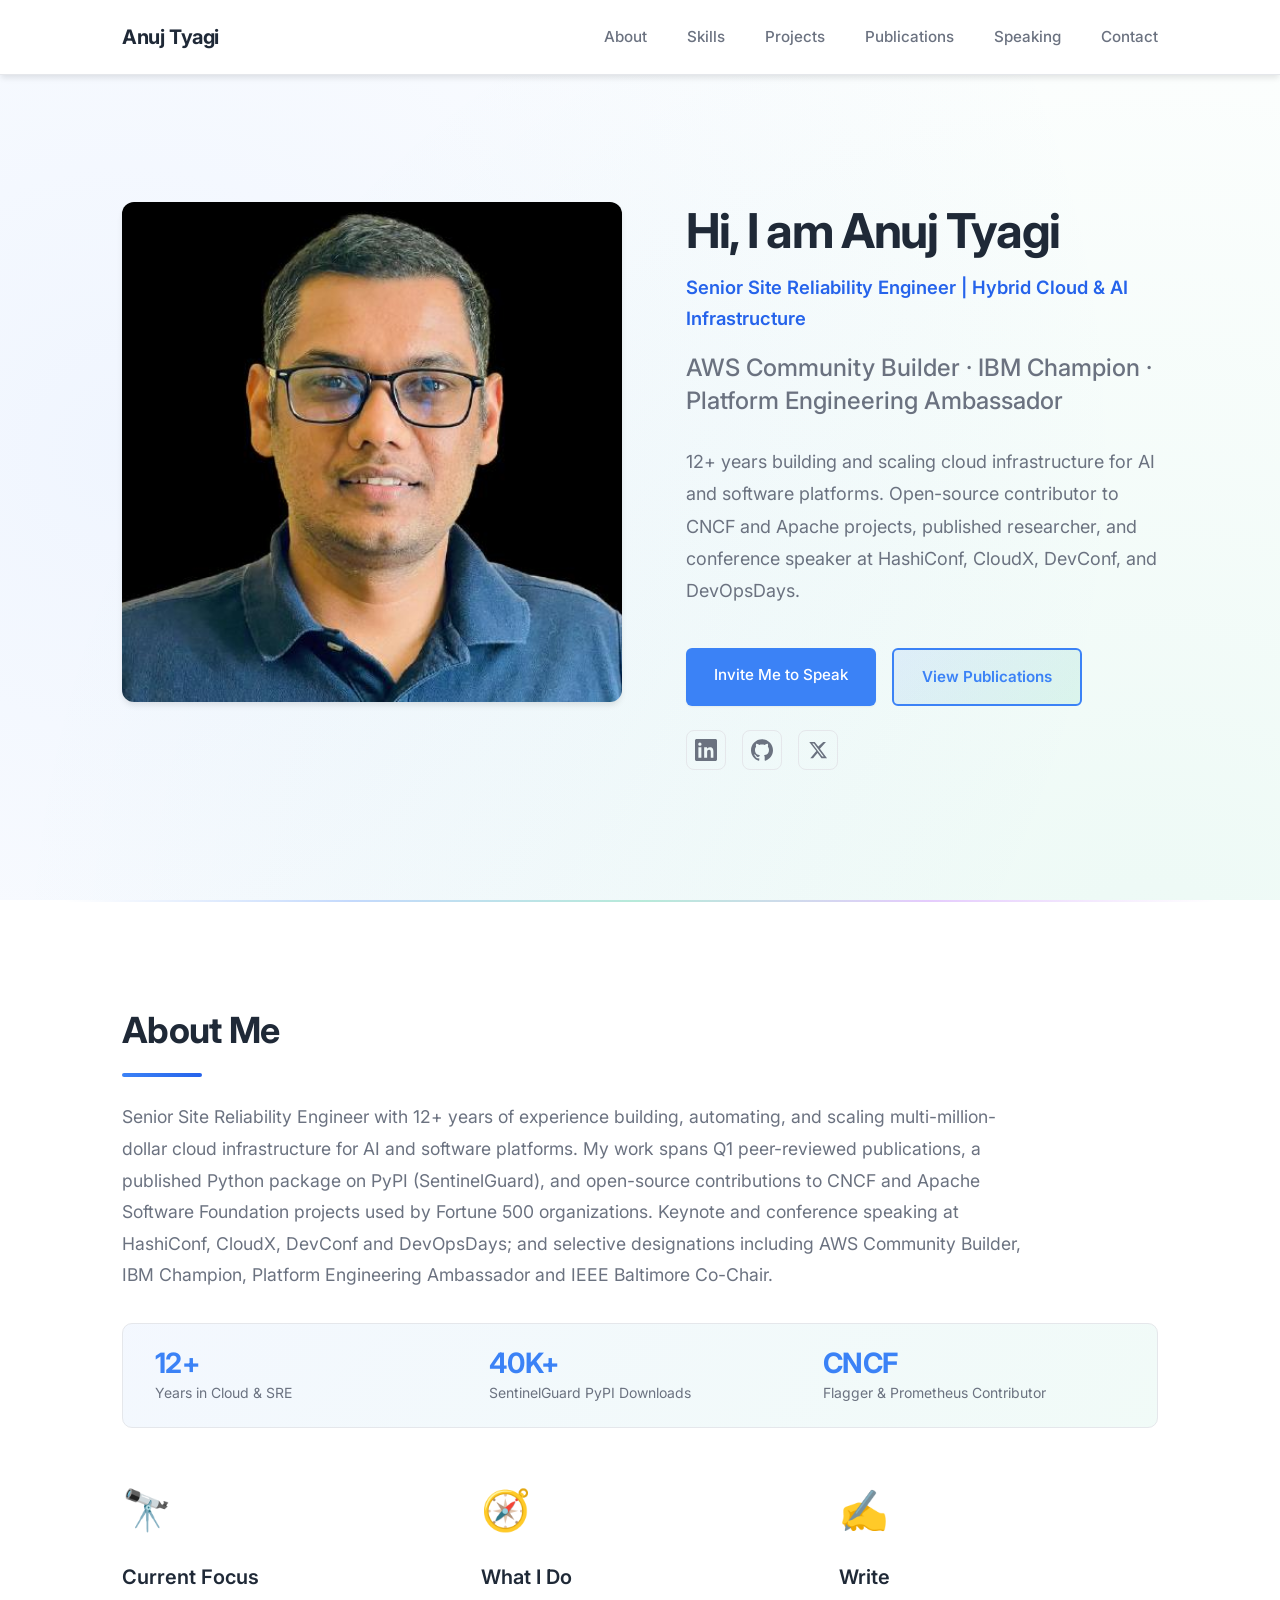
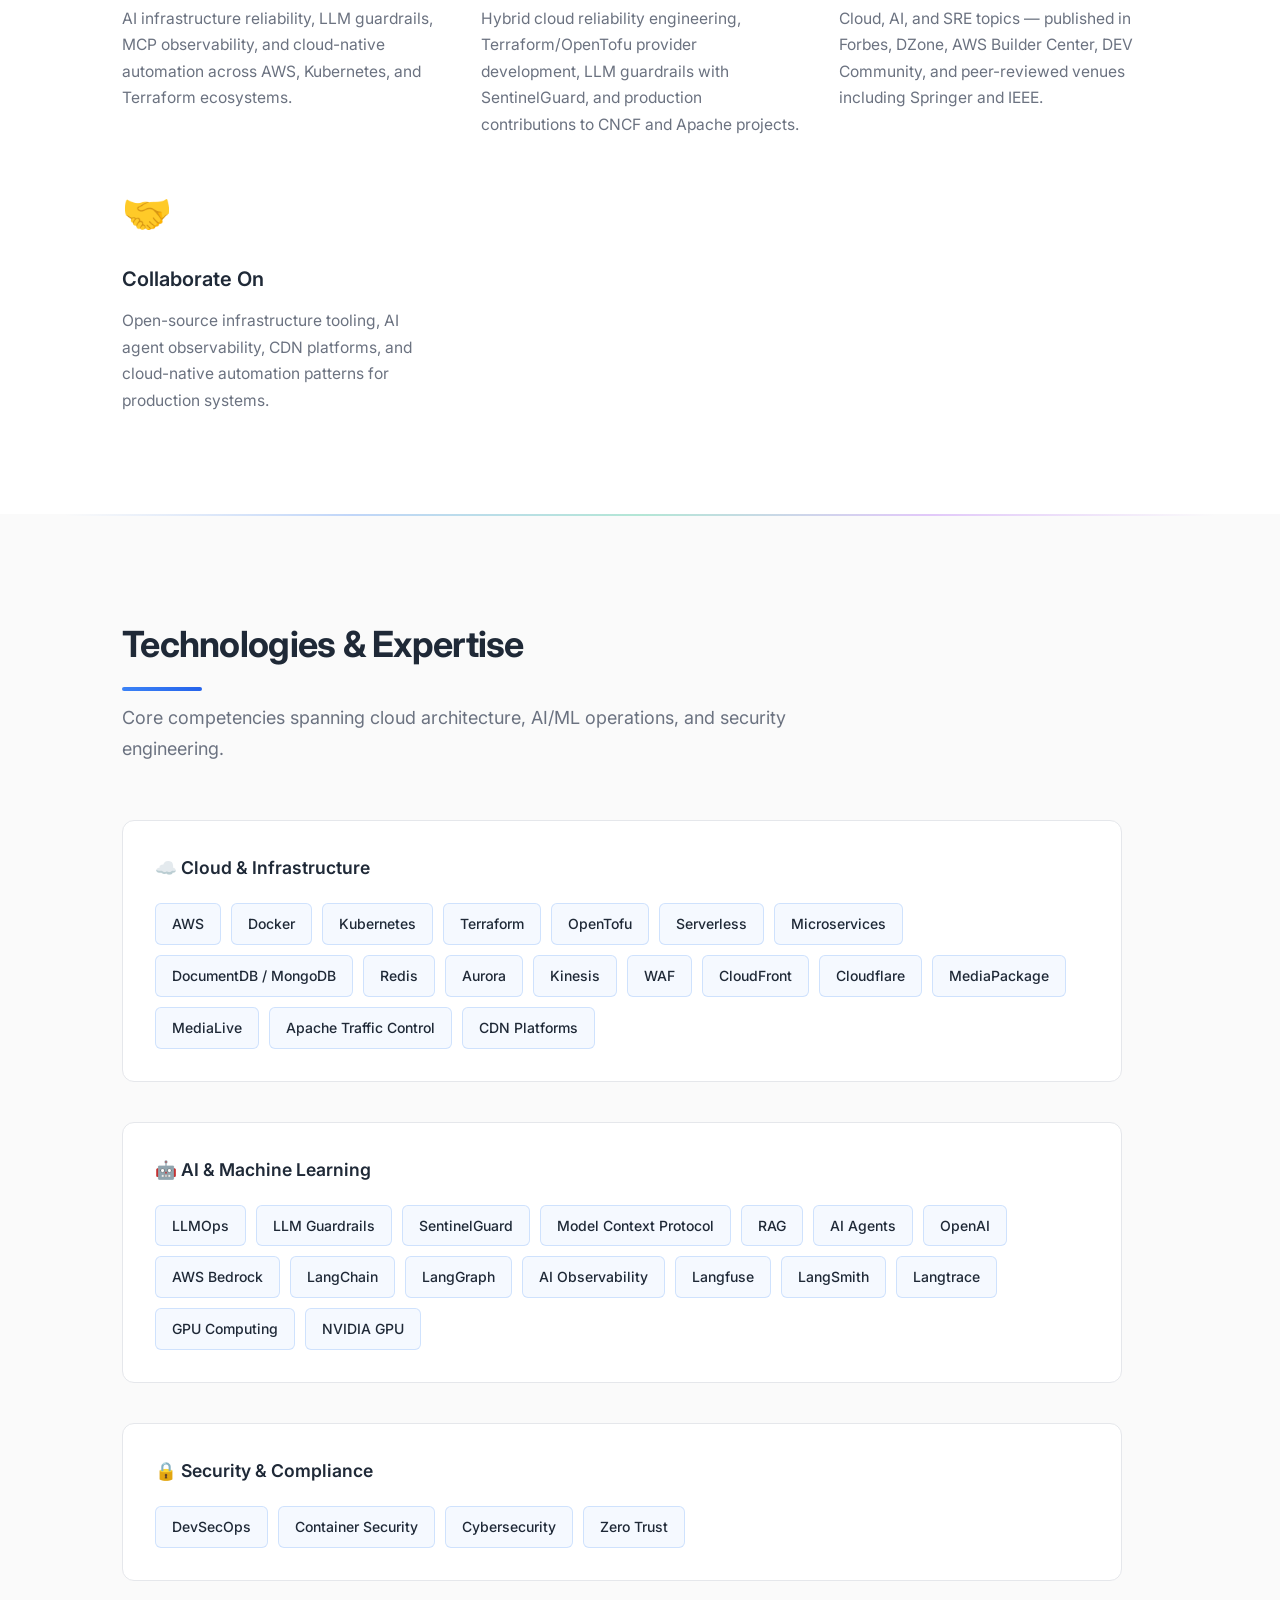
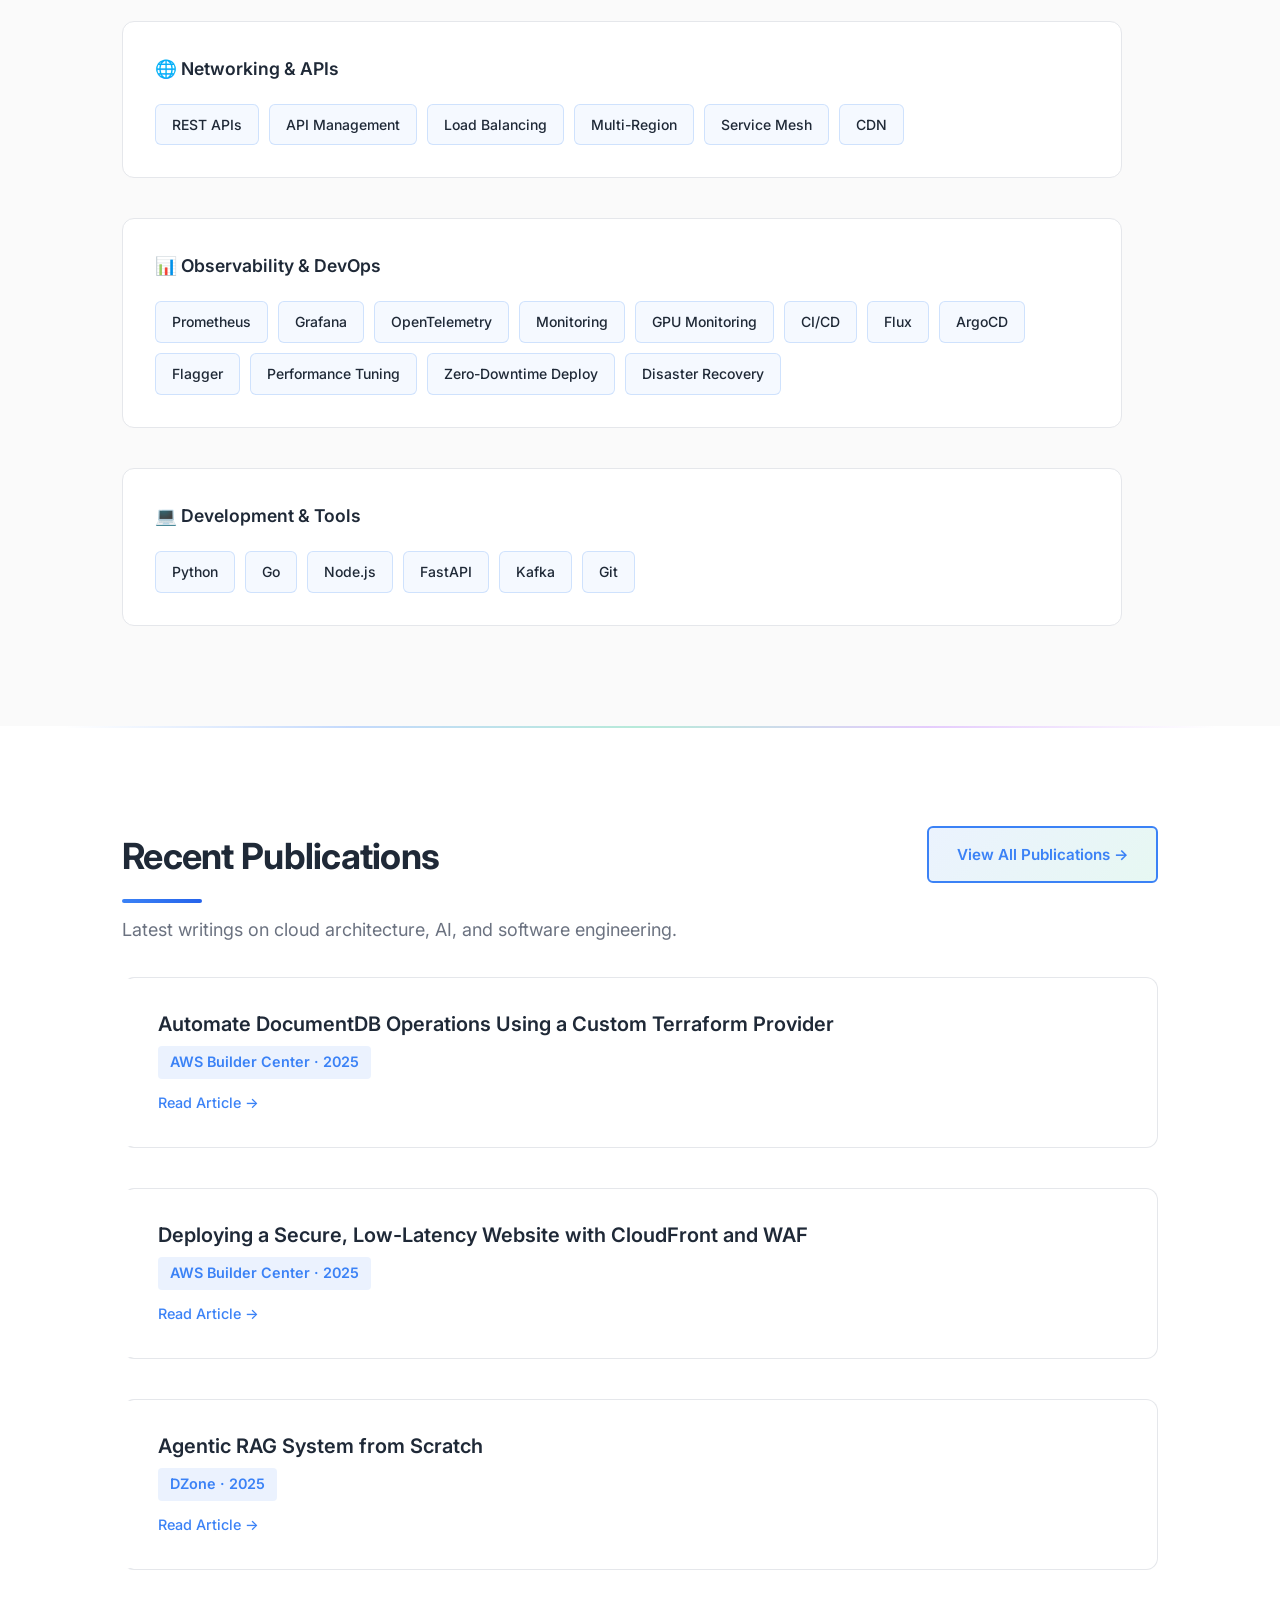
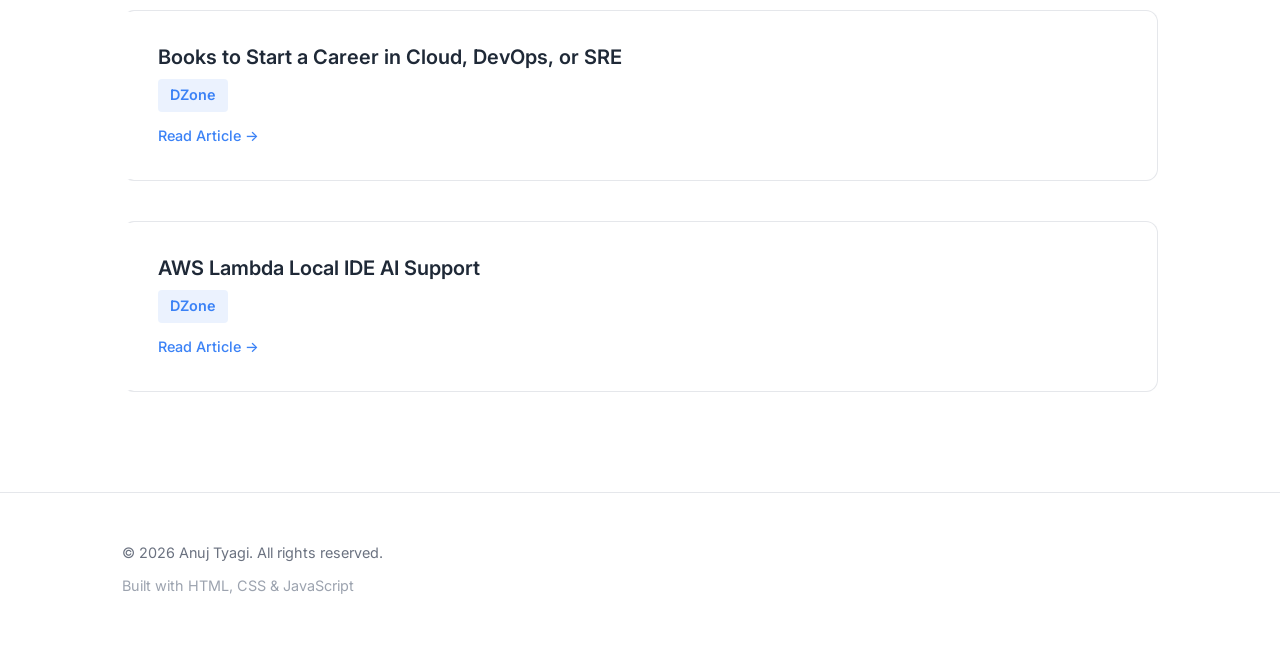
==== index.html @ b823e1e0 "ci: update me" ====
<!DOCTYPE html>
<html lang="en">
<head>
    <meta charset="UTF-8">
    <meta name="viewport" content="width=device-width, initial-scale=1.0">
    <meta name="description" content="Anuj Tyagi is a Senior Site Reliability Engineer specializing in Cloud & AI Infrastructure, open-source, and technical speaking.">
    <title>Anuj Tyagi | Senior Site Reliability Engineer – Hybrid Cloud & AI Infrastructure</title>
    <script type="application/ld+json">
    {
        "@context": "https://schema.org",
        "@type": "Person",
        "name": "Anuj Tyagi",
        "jobTitle": "Senior Site Reliability Engineer | Hybrid Cloud & AI Infrastructure",
        "description": "Senior Site Reliability Engineer with 12+ years of experience building and scaling cloud infrastructure for AI and software platforms.",
        "url": "https://tyagian.github.io/anuj-tyagi",
        "sameAs": [
            "https://linkedin.com/in/anujtyagi1",
            "https://github.com/tyagian",
            "https://x.com/sudo_anuj",
            "https://scholar.google.com/citations?user=mi5Wr2IAAAAJ",
            "https://sessionize.com/anuj-tyagi"
        ]
    }
    </script>
    <link rel="preconnect" href="https://fonts.googleapis.com">
    <link rel="preconnect" href="https://fonts.gstatic.com" crossorigin>
    <link href="https://fonts.googleapis.com/css2?family=Inter:wght@400;500;600;700&display=swap" rel="stylesheet">
    <link rel="stylesheet" href="styles.css">
</head>
<body>
    <nav class="navbar">
        <div class="container">
            <div class="nav-brand">Anuj Tyagi</div>
            <button class="nav-toggle" id="navToggle" aria-label="Toggle navigation">
                <span></span>
                <span></span>
                <span></span>
            </button>
            <ul class="nav-menu" id="navMenu">
                <li><a href="#about">About</a></li>
                <li><a href="#skills">Skills</a></li>
                <li><a href="projects.html">Projects</a></li>
                <li><a href="publications.html">Publications</a></li>
                <li><a href="speaking.html">Speaking</a></li>
                <li><a href="contact.html">Contact</a></li>
            </ul>
        </div>
    </nav>

    <section class="hero">
        <div class="container">
            <div class="hero-content">
                <div class="hero-image">
                    <img src="assets/profile.jpg" alt="Anuj Tyagi" id="profileImage">
                </div>
                <div class="hero-text">
                    <h1>Hi, I am <span class="highlight">Anuj Tyagi</span></h1>
                    <div class="gde-credential" style="display: flex; align-items: center; gap: 1rem; margin-bottom: 1rem;">
                        <span style="font-size: 1.15rem; font-weight: 600; color: #2563eb;">Senior Site Reliability Engineer | Hybrid Cloud &amp; AI Infrastructure</span>
                    </div>
                    <h2 class="subtitle">AWS Community Builder · IBM Champion · Platform Engineering Ambassador</h2>
                    <p class="intro">
                        12+ years building and scaling cloud infrastructure for AI and software platforms.
                        Open-source contributor to CNCF and Apache projects, published researcher, and conference speaker
                        at HashiConf, CloudX, DevConf, and DevOpsDays.
                    </p>
                    <div class="hero-buttons">
                        <a href="contact.html" class="btn btn-primary">Invite Me to Speak</a>
                        <a href="publications.html" class="btn btn-secondary">View Publications</a>
                    </div>
                    <div class="social-links">
                        <a href="https://linkedin.com/in/anujtyagi1" target="_blank" rel="noopener noreferrer" class="social-link" aria-label="LinkedIn">
                            <svg xmlns="http://www.w3.org/2000/svg" width="22" height="22" viewBox="0 0 24 24" fill="currentColor"><path d="M20.447 20.452H17.21v-5.569c0-1.328-.024-3.037-1.851-3.037-1.853 0-2.136 1.445-2.136 2.939v5.667H9.988V9h3.1v1.561h.044c.432-.818 1.487-1.681 3.062-1.681 3.274 0 3.878 2.155 3.878 4.959v6.613zM5.337 7.433a1.8 1.8 0 1 1 0-3.6 1.8 1.8 0 0 1 0 3.6zM6.961 20.452H3.711V9h3.25v11.452zM22.225 0H1.771C.792 0 0 .774 0 1.729v20.542C0 23.226.792 24 1.771 24h20.451C23.2 24 24 23.226 24 22.271V1.729C24 .774 23.2 0 22.222 0h.003z"/></svg>
                        </a>
                        <a href="https://github.com/tyagian" target="_blank" rel="noopener noreferrer" class="social-link" aria-label="GitHub">
                            <svg xmlns="http://www.w3.org/2000/svg" width="22" height="22" viewBox="0 0 24 24" fill="currentColor"><path d="M12 .297c-6.63 0-12 5.373-12 12 0 5.303 3.438 9.8 8.205 11.385.6.113.82-.258.82-.577 0-.285-.01-1.04-.015-2.04-3.338.724-4.042-1.61-4.042-1.61C4.422 18.07 3.633 17.7 3.633 17.7c-1.087-.744.084-.729.084-.729 1.205.084 1.838 1.236 1.838 1.236 1.07 1.835 2.809 1.305 3.495.998.108-.776.417-1.305.76-1.605-2.665-.3-5.466-1.332-5.466-5.93 0-1.31.465-2.38 1.235-3.22-.135-.303-.54-1.523.105-3.176 0 0 1.005-.322 3.3 1.23.96-.267 1.98-.399 3-.405 1.02.006 2.04.138 3 .405 2.28-1.552 3.285-1.23 3.285-1.23.645 1.653.24 2.873.12 3.176.765.84 1.23 1.91 1.23 3.22 0 4.61-2.805 5.625-5.475 5.92.42.36.81 1.096.81 2.22 0 1.606-.015 2.896-.015 3.286 0 .315.21.69.825.57C20.565 22.092 24 17.592 24 12.297c0-6.627-5.373-12-12-12"/></svg>
                        </a>
                        <a href="https://x.com/sudo_anuj" target="_blank" rel="noopener noreferrer" class="social-link" aria-label="X (Twitter)">
                            <svg xmlns="http://www.w3.org/2000/svg" width="20" height="20" viewBox="0 0 24 24" fill="currentColor"><path d="M18.244 2.25h3.308l-7.227 8.26 8.502 11.24H16.17l-4.714-6.231-5.401 6.231H2.744l7.227-8.451L1.502 2.25H8.08l4.253 5.622L18.244 2.25zm-1.161 17.52h1.833L7.084 4.126H5.117L17.083 19.77z"/></svg>
                        </a>
                    </div>
                </div>
            </div>
        </div>
    </section>

    <section id="about" class="section about">
        <div class="container">
            <h2 class="section-title">About Me</h2>
            <p class="about-intro">
                Senior Site Reliability Engineer with 12+ years of experience building, automating, and scaling
                multi-million-dollar cloud infrastructure for AI and software platforms. My work spans Q1 peer-reviewed
                publications, a published Python package on PyPI (SentinelGuard), and open-source contributions to CNCF
                and Apache Software Foundation projects used by Fortune 500 organizations. Keynote and conference speaking at
                HashiConf, CloudX, DevConf and DevOpsDays; and selective designations including AWS Community Builder,
                IBM Champion, Platform Engineering Ambassador and IEEE Baltimore Co-Chair.
            </p>
            <div class="stats-bar">
                <div class="stat-block">
                    <span class="stat-number">12+</span>
                    <span class="stat-label">Years in Cloud &amp; SRE</span>
                </div>
                <div class="stat-block">
                    <span class="stat-number">40K+</span>
                    <span class="stat-label">SentinelGuard PyPI Downloads</span>
                </div>
                <div class="stat-block">
                    <span class="stat-number">CNCF</span>
                    <span class="stat-label">Flagger &amp; Prometheus Contributor</span>
                </div>
            </div>
            <div class="characteristics">
                <div class="char-card">
                    <div class="char-icon">🔭</div>
                    <h3>Current Focus</h3>
                    <p>
                        AI infrastructure reliability, LLM guardrails, MCP observability, and cloud-native automation
                        across AWS, Kubernetes, and Terraform ecosystems.
                    </p>
                </div>
                <div class="char-card">
                    <div class="char-icon">🧭</div>
                    <h3>What I Do</h3>
                    <p>
                        Hybrid cloud reliability engineering, Terraform/OpenTofu provider development, LLM guardrails
                        with SentinelGuard, and production contributions to CNCF and Apache projects.
                    </p>
                </div>
                <div class="char-card">
                    <div class="char-icon">✍️</div>
                    <h3>Write</h3>
                    <p>
                        Cloud, AI, and SRE topics — published in Forbes, DZone, AWS Builder Center, DEV Community,
                        and peer-reviewed venues including Springer and IEEE.
                    </p>
                </div>
                <div class="char-card">
                    <div class="char-icon">🤝</div>
                    <h3>Collaborate On</h3>
                    <p>
                        Open-source infrastructure tooling, AI agent observability, CDN platforms, and cloud-native
                        automation patterns for production systems.
                    </p>
                </div>
            </div>
        </div>
    </section>

    <section id="skills" class="section skills">
        <div class="container">
            <h2 class="section-title">Technologies &amp; Expertise</h2>
            <p class="section-subtitle">
                Core competencies spanning cloud architecture, AI/ML operations, and security engineering.
            </p>
            <div class="skills-categories">
                <div class="skill-category">
                    <h3 class="skill-category-title">☁️ Cloud &amp; Infrastructure</h3>
                    <div class="skills-grid">
                        <div class="skill-tag">AWS</div>
                        <div class="skill-tag">Docker</div>
                        <div class="skill-tag">Kubernetes</div>
                        <div class="skill-tag">Terraform</div>
                        <div class="skill-tag">OpenTofu</div>
                        <div class="skill-tag">Serverless</div>
                        <div class="skill-tag">Microservices</div>
                        <div class="skill-tag">DocumentDB / MongoDB</div>
                        <div class="skill-tag">Redis</div>
                        <div class="skill-tag">Aurora</div>
                        <div class="skill-tag">Kinesis</div>
                        <div class="skill-tag">WAF</div>
                        <div class="skill-tag">CloudFront</div>
                        <div class="skill-tag">Cloudflare</div>
                        <div class="skill-tag">MediaPackage</div>
                        <div class="skill-tag">MediaLive</div>
                        <div class="skill-tag">Apache Traffic Control</div>
                        <div class="skill-tag">CDN Platforms</div>
                    </div>
                </div>

                <div class="skill-category">
                    <h3 class="skill-category-title">🤖 AI &amp; Machine Learning</h3>
                    <div class="skills-grid">
                        <div class="skill-tag">LLMOps</div>
                        <div class="skill-tag">LLM Guardrails</div>
                        <div class="skill-tag">SentinelGuard</div>
                        <div class="skill-tag">Model Context Protocol</div>
                        <div class="skill-tag">RAG</div>
                        <div class="skill-tag">AI Agents</div>
                        <div class="skill-tag">OpenAI</div>
                        <div class="skill-tag">AWS Bedrock</div>
                        <div class="skill-tag">LangChain</div>
                        <div class="skill-tag">LangGraph</div>
                        <div class="skill-tag">AI Observability</div>
                        <div class="skill-tag">Langfuse</div>
                        <div class="skill-tag">LangSmith</div>
                        <div class="skill-tag">Langtrace</div>
                        <div class="skill-tag">GPU Computing</div>
                        <div class="skill-tag">NVIDIA GPU</div>
                    </div>
                </div>

                <div class="skill-category">
                    <h3 class="skill-category-title">🔒 Security &amp; Compliance</h3>
                    <div class="skills-grid">
                        <div class="skill-tag">DevSecOps</div>
                        <div class="skill-tag">Container Security</div>
                        <div class="skill-tag">Cybersecurity</div>
                        <div class="skill-tag">Zero Trust</div>
                    </div>
                </div>

                <div class="skill-category">
                    <h3 class="skill-category-title">🌐 Networking &amp; APIs</h3>
                    <div class="skills-grid">
                        <div class="skill-tag">REST APIs</div>
                        <div class="skill-tag">API Management</div>
                        <div class="skill-tag">Load Balancing</div>
                        <div class="skill-tag">Multi-Region</div>
                        <div class="skill-tag">Service Mesh</div>
                        <div class="skill-tag">CDN</div>
                    </div>
                </div>

                <div class="skill-category">
                    <h3 class="skill-category-title">📊 Observability &amp; DevOps</h3>
                    <div class="skills-grid">
                        <div class="skill-tag">Prometheus</div>
                        <div class="skill-tag">Grafana</div>
                        <div class="skill-tag">OpenTelemetry</div>
                        <div class="skill-tag">Monitoring</div>
                        <div class="skill-tag">GPU Monitoring</div>
                        <div class="skill-tag">CI/CD</div>
                        <div class="skill-tag">Flux</div>
                        <div class="skill-tag">ArgoCD</div>
                        <div class="skill-tag">Flagger</div>
                        <div class="skill-tag">Performance Tuning</div>
                        <div class="skill-tag">Zero-Downtime Deploy</div>
                        <div class="skill-tag">Disaster Recovery</div>
                    </div>
                </div>

                <div class="skill-category">
                    <h3 class="skill-category-title">💻 Development &amp; Tools</h3>
                    <div class="skills-grid">
                        <div class="skill-tag">Python</div>
                        <div class="skill-tag">Go</div>
                        <div class="skill-tag">Node.js</div>
                        <div class="skill-tag">FastAPI</div>
                        <div class="skill-tag">Kafka</div>
                        <div class="skill-tag">Git</div>
                    </div>
                </div>
            </div>
        </div>
    </section>

    <section id="publications" class="section publications">
        <div class="container">
            <div class="section-header">
                <div>
                    <h2 class="section-title">Recent Publications</h2>
                    <p class="section-subtitle">
                        Latest writings on cloud architecture, AI, and software engineering.
                    </p>
                </div>
                <a href="publications.html" class="btn btn-secondary">View All Publications →</a>
            </div>

            <div class="publications-list">
                <article class="publication-item">
                    <div class="publication-content">
                        <h3 class="publication-title">Automate DocumentDB Operations Using a Custom Terraform Provider</h3>
                        <p class="publication-venue">AWS Builder Center · <span class="pub-date">2025</span></p>
                        <div class="publication-links">
                            <a href="https://builder.aws.com/content/2vhsRbjHTMTMrkchpr0QdHySsdC/automate-documentdb-operations-using-custom-terraform-provider" target="_blank" rel="noopener noreferrer" class="publication-link">Read Article →</a>
                        </div>
                    </div>
                </article>

                <article class="publication-item">
                    <div class="publication-content">
                        <h3 class="publication-title">Deploying a Secure, Low-Latency Website with CloudFront and WAF</h3>
                        <p class="publication-venue">AWS Builder Center · <span class="pub-date">2025</span></p>
                        <div class="publication-links">
                            <a href="https://builder.aws.com/content/2ysKIZubjjEJliPlZg7gqg3vMBY/deploying-a-secure-low-latency-website-with-cloudfront-and-waf" target="_blank" rel="noopener noreferrer" class="publication-link">Read Article →</a>
                        </div>
                    </div>
                </article>

                <article class="publication-item">
                    <div class="publication-content">
                        <h3 class="publication-title">Agentic RAG System from Scratch</h3>
                        <p class="publication-venue">DZone · <span class="pub-date">2025</span></p>
                        <div class="publication-links">
                            <a href="https://dzone.com/articles/agentic-rag-system-from-scratch" target="_blank" rel="noopener noreferrer" class="publication-link">Read Article →</a>
                        </div>
                    </div>
                </article>

                <article class="publication-item">
                    <div class="publication-content">
                        <h3 class="publication-title">Books to Start a Career in Cloud, DevOps, or SRE</h3>
                        <p class="publication-venue">DZone</p>
                        <div class="publication-links">
                            <a href="https://dzone.com/articles/books-to-start-career-in-cloud-devops-or-sre" target="_blank" rel="noopener noreferrer" class="publication-link">Read Article →</a>
                        </div>
                    </div>
                </article>

                <article class="publication-item">
                    <div class="publication-content">
                        <h3 class="publication-title">AWS Lambda Local IDE AI Support</h3>
                        <p class="publication-venue">DZone</p>
                        <div class="publication-links">
                            <a href="https://dzone.com/articles/aws-lambda-local-ide-ai-support" target="_blank" rel="noopener noreferrer" class="publication-link">Read Article →</a>
                        </div>
                    </div>
                </article>
            </div>
        </div>
    </section>

    <footer class="footer">
        <div class="container">
            <p>&copy; 2026 Anuj Tyagi. All rights reserved.</p>
            <p class="footer-note">Built with HTML, CSS &amp; JavaScript</p>
        </div>
    </footer>

    <script src="script.js"></script>
</body>
</html>
---- styles.css ----
/* CSS Variables */
:root {
    --primary-color: #3b82f6;
    --secondary-color: #2563eb;
    --accent-color: #60a5fa;
    --text-primary: #1f2937;
    --text-secondary: #6b7280;
    --text-light: #9ca3af;
    --background: #ffffff;
    --background-alt: #fafafa;
    --border-color: #e5e7eb;
    --shadow: 0 1px 2px 0 rgba(0, 0, 0, 0.05);
    --shadow-md: 0 4px 6px -1px rgba(0, 0, 0, 0.1);
    --shadow-lg: 0 10px 15px -3px rgba(0, 0, 0, 0.1);
    --transition: all 0.2s ease;
}

/* Dark mode support */
@media (prefers-color-scheme: dark) {
    :root {
        --text-primary: #f9fafb;
        --text-secondary: #d1d5db;
        --text-light: #9ca3af;
        --background: #111827;
        --background-alt: #1f2937;
        --border-color: #374151;
    }
}

/* Reset & Base Styles */
* {
    margin: 0;
    padding: 0;
    box-sizing: border-box;
}

html {
    scroll-behavior: smooth;
    font-size: 16px;
}

body {
    font-family: 'Inter', -apple-system, BlinkMacSystemFont, 'Segoe UI', 'Roboto', 'Helvetica Neue', Arial, sans-serif;
    line-height: 1.7;
    color: var(--text-primary);
    background-color: var(--background);
    -webkit-font-smoothing: antialiased;
    -moz-osx-font-smoothing: grayscale;
}

.container {
    max-width: 1100px;
    margin: 0 auto;
    padding: 0 2rem;
}

/* Navigation */
.navbar {
    position: fixed;
    top: 0;
    width: 100%;
    background-color: rgba(255, 255, 255, 0.95);
    backdrop-filter: blur(10px);
    border-bottom: 1px solid var(--border-color);
    z-index: 1000;
    padding: 1.25rem 0;
}

@media (prefers-color-scheme: dark) {
    .navbar {
        background-color: rgba(17, 24, 39, 0.95);
    }
}

.navbar .container {
    display: flex;
    justify-content: space-between;
    align-items: center;
}

.nav-brand {
    font-size: 1.25rem;
    font-weight: 700;
    color: var(--text-primary);
    letter-spacing: -0.02em;
}

.nav-menu {
    display: flex;
    list-style: none;
    gap: 2.5rem;
}

.nav-menu a {
    color: var(--text-secondary);
    text-decoration: none;
    font-weight: 500;
    font-size: 0.95rem;
    transition: var(--transition);
    position: relative;
}

.nav-menu a:hover {
    color: var(--text-primary);
}

.nav-menu a::after {
    content: '';
    position: absolute;
    bottom: -4px;
    left: 0;
    width: 0;
    height: 2px;
    background-color: var(--primary-color);
    transition: width 0.2s ease;
}

.nav-menu a:hover::after {
    width: 100%;
}

.nav-toggle {
    display: none;
    flex-direction: column;
    background: none;
    border: none;
    cursor: pointer;
    gap: 4px;
}

.nav-toggle span {
    width: 25px;
    height: 3px;
    background-color: var(--text-primary);
    transition: var(--transition);
}

/* Hero Section */
.hero {
    padding: 140px 0 100px;
    min-height: 100vh;
    display: flex;
    align-items: center;
    position: relative;
    overflow: hidden;
}

.hero::before {
    content: '';
    position: absolute;
    top: -50%;
    left: -50%;
    width: 200%;
    height: 200%;
    background: radial-gradient(circle at 30% 50%, rgba(59, 130, 246, 0.08) 0%, transparent 50%),
                radial-gradient(circle at 70% 80%, rgba(16, 185, 129, 0.08) 0%, transparent 50%);
    animation: gradientShift 15s ease infinite;
    z-index: -1;
}

@keyframes gradientShift {
    0%, 100% {
        transform: translate(0, 0) rotate(0deg);
    }
    33% {
        transform: translate(5%, 5%) rotate(120deg);
    }
    66% {
        transform: translate(-5%, 5%) rotate(240deg);
    }
}

.hero-content {
    display: grid;
    grid-template-columns: 500px 1fr;
    gap: 4rem;
    align-items: start;
    padding-top: 2rem;
}

.hero-image img {
    width: 100%;
    max-width: 500px;
    border-radius: 12px;
    box-shadow: var(--shadow-md);
}

.hero-text h1 {
    font-size: 3rem;
    margin-bottom: 0.75rem;
    color: var(--text-primary);
    font-weight: 700;
    letter-spacing: -0.03em;
    line-height: 1.2;
}

.highlight {
    color: var(--text-primary);
}

.subtitle {
    font-size: 1.5rem;
    color: var(--text-secondary);
    font-weight: 500;
    margin-bottom: 1.75rem;
    line-height: 1.4;
}

.intro {
    font-size: 1.125rem;
    color: var(--text-secondary);
    margin-bottom: 2.5rem;
    line-height: 1.8;
    max-width: 650px;
}

.hero-buttons {
    display: flex;
    gap: 1rem;
    flex-wrap: wrap;
}

/* Buttons */
.btn {
    padding: 0.875rem 1.75rem;
    border-radius: 6px;
    text-decoration: none;
    font-weight: 500;
    font-size: 0.95rem;
    transition: var(--transition);
    display: inline-block;
}

.btn-primary {
    background-color: var(--primary-color);
    color: white;
    box-shadow: var(--shadow);
}

.btn-primary:hover {
    background-color: var(--secondary-color);
    transform: translateY(-1px);
    box-shadow: var(--shadow-md);
}

.btn-secondary {
    background: linear-gradient(135deg, rgba(59, 130, 246, 0.1), rgba(16, 185, 129, 0.1));
    color: var(--primary-color);
    border: 2px solid var(--primary-color);
    font-weight: 600;
    position: relative;
    overflow: hidden;
}

.btn-secondary::before {
    content: '';
    position: absolute;
    top: 0;
    left: 0;
    width: 0;
    height: 100%;
    background: linear-gradient(135deg, var(--primary-color), var(--secondary-color));
    transition: width 0.3s ease;
    z-index: -1;
}

.btn-secondary:hover {
    color: white;
    border-color: var(--secondary-color);
    transform: translateY(-2px);
    box-shadow: 0 4px 12px rgba(59, 130, 246, 0.3);
}

.btn-secondary:hover::before {
    width: 100%;
}

/* Sections */
.section {
    padding: 100px 0;
    position: relative;
}

.section::before {
    content: '';
    position: absolute;
    top: 0;
    left: 50%;
    transform: translateX(-50%);
    width: 90%;
    max-width: 1200px;
    height: 2px;
    background: linear-gradient(90deg, 
        transparent 0%, 
        rgba(59, 130, 246, 0.3) 25%, 
        rgba(16, 185, 129, 0.3) 50%, 
        rgba(168, 85, 247, 0.3) 75%, 
        transparent 100%);
}

.section:first-of-type::before {
    display: none;
}

.section:nth-child(even) {
    background-color: var(--background-alt);
}

.section-title {
    font-size: 2.25rem;
    text-align: left;
    margin-bottom: 0.75rem;
    color: var(--text-primary);
    font-weight: 700;
    letter-spacing: -0.02em;
    position: relative;
    padding-bottom: 1rem;
}

.section-title::after {
    content: '';
    position: absolute;
    bottom: 0;
    left: 0;
    width: 80px;
    height: 4px;
    background: linear-gradient(90deg, var(--primary-color), var(--secondary-color));
    border-radius: 2px;
}

.section-subtitle {
    text-align: left;
    color: var(--text-secondary);
    font-size: 1.125rem;
    margin-bottom: 3.5rem;
    max-width: 700px;
    line-height: 1.7;
}

.section-header {
    display: flex;
    justify-content: space-between;
    align-items: flex-start;
    margin-bottom: 2rem;
}

.section-header .section-subtitle {
    margin-bottom: 0;
}

/* Page Header */
.page-header {
    padding: 140px 0 80px;
    background-color: var(--background-alt);
}

.page-header h1 {
    font-size: 3rem;
    margin-bottom: 1rem;
    color: var(--text-primary);
    font-weight: 700;
    letter-spacing: -0.03em;
}

.page-subtitle {
    font-size: 1.25rem;
    color: var(--text-secondary);
    line-height: 1.7;
    max-width: 800px;
}

/* Hero header typography */
.hero-headline {
    font-size: 2.75rem;
    font-weight: 700;
    color: var(--text-primary);
    letter-spacing: -0.03em;
    line-height: 1.2;
    margin-bottom: 1rem;
}

.hero-subheadline {
    font-size: 1.25rem;
    font-weight: 400;
    color: var(--text-secondary);
    line-height: 1.7;
    max-width: 800px;
    margin-bottom: 0.75rem;
}

.hero-authority {
    font-size: 0.9rem;
    color: var(--text-muted, #888);
    letter-spacing: 0.01em;
    opacity: 0.8;
}

.hero-tagline {
    font-size: 1.2rem;
    font-style: italic;
    color: var(--text-secondary);
    opacity: 0.75;
    margin-bottom: 0.75rem;
    max-width: 700px;
}

/* Focus Areas Strip */
.focus-areas-strip {
    background-color: var(--background-alt);
    border-top: 1px solid var(--border, #e5e7eb);
    padding: 24px 0;
}

.focus-areas-strip .container {
    display: flex;
    flex-direction: column;
    gap: 0.75rem;
}

.focus-areas-label {
    font-size: 0.75rem;
    font-weight: 600;
    text-transform: uppercase;
    letter-spacing: 0.08em;
    color: var(--text-muted, #888);
    margin: 0;
}

.focus-areas-list {
    list-style: none;
    padding: 0;
    margin: 0;
    display: flex;
    flex-direction: column;
    gap: 0.5rem;
}

.focus-areas-list li {
    font-size: 0.9rem;
    color: var(--text-secondary);
    display: flex;
    align-items: center;
    gap: 0.5rem;
}

.focus-areas-list li::before {
    content: "•";
    color: var(--primary, #6366f1);
    font-size: 1rem;
}

/* Dedicated Pages */
.projects-page,
.publications-page {
    padding: 80px 0;
}

/* About Section */
.about-intro {
    font-size: 1.1rem;
    line-height: 1.8;
    color: var(--text-secondary);
    max-width: 900px;
    margin: 1.5rem 0 2rem 0;
    text-align: left;
}

/* Stats Bar */
.stats-bar {
    display: flex;
    gap: 2rem;
    flex-wrap: wrap;
    margin-bottom: 3rem;
    padding: 1.5rem 2rem;
    background: linear-gradient(135deg, rgba(59, 130, 246, 0.06), rgba(16, 185, 129, 0.06));
    border: 1px solid var(--border-color);
    border-radius: 10px;
}

.stat-block {
    display: flex;
    flex-direction: column;
    flex: 1;
    min-width: 160px;
}

.stat-number {
    font-size: 1.75rem;
    font-weight: 700;
    color: var(--primary-color);
    letter-spacing: -0.02em;
    line-height: 1.1;
}

.stat-label {
    font-size: 0.875rem;
    color: var(--text-secondary);
    margin-top: 0.25rem;
    line-height: 1.4;
}

/* Social Links */
.social-links {
    display: flex;
    gap: 1rem;
    margin-top: 1.5rem;
    align-items: center;
}

.social-link {
    display: inline-flex;
    align-items: center;
    justify-content: center;
    width: 40px;
    height: 40px;
    border-radius: 8px;
    color: var(--text-secondary);
    border: 1px solid var(--border-color);
    transition: var(--transition);
    text-decoration: none;
}

.social-link:hover {
    color: var(--primary-color);
    border-color: var(--primary-color);
    background: rgba(59, 130, 246, 0.08);
    transform: translateY(-2px);
}


.characteristics {
    display: grid;
    grid-template-columns: repeat(auto-fit, minmax(260px, 1fr));
    gap: 2.5rem;
    margin-top: 2rem;
}

.char-card {
    background: transparent;
    padding: 0;
    transition: var(--transition);
}

.char-card:hover {
    transform: translateX(4px);
}

.char-icon {
    font-size: 2.5rem;
    margin-bottom: 1rem;
    display: block;
}

.char-card h3 {
    font-size: 1.25rem;
    margin-bottom: 0.75rem;
    color: var(--text-primary);
    font-weight: 600;
}

.char-card p {
    color: var(--text-secondary);
    line-height: 1.7;
    font-size: 0.975rem;
}

/* Skills Section */
.skills-categories {
    display: grid;
    gap: 2.5rem;
    max-width: 1000px;
    margin: 0;
}

.skill-category {
    background: var(--background);
    border: 1px solid var(--border-color);
    border-radius: 12px;
    padding: 2rem;
    transition: all 0.3s ease;
}

.skill-category:hover {
    border-color: var(--primary-color);
    box-shadow: 0 4px 12px rgba(59, 130, 246, 0.1);
    transform: translateY(-2px);
}

.skill-category-title {
    font-size: 1.1rem;
    font-weight: 600;
    color: var(--text-primary);
    margin: 0 0 1.25rem 0;
    display: flex;
    align-items: center;
    gap: 0.5rem;
}

.skills-grid {
    display: flex;
    flex-wrap: wrap;
    gap: 0.625rem;
}

.skill-tag {
    padding: 0.5rem 1rem;
    background: rgba(59, 130, 246, 0.05);
    border: 1px solid rgba(59, 130, 246, 0.2);
    border-radius: 6px;
    font-size: 0.875rem;
    color: var(--text-primary);
    transition: all 0.2s ease;
    font-weight: 500;
    cursor: default;
}

.skill-tag:hover {
    background: rgba(59, 130, 246, 0.1);
    border-color: var(--primary-color);
    transform: translateY(-2px);
}

@media (max-width: 768px) {
    .skills-categories {
        gap: 1.5rem;
    }
    
    .skill-category {
        padding: 1.5rem;
    }
    
    .skill-category-title {
        font-size: 1rem;
    }
    
    .skill-tag {
        font-size: 0.8rem;
        padding: 0.4rem 0.85rem;
    }
}

/* Projects Section */
.projects-grid {
    display: grid;
    grid-template-columns: repeat(auto-fit, minmax(340px, 1fr));
    gap: 2.5rem;
    margin-top: 2.5rem;
}

.project-card {
    background: var(--background);
    border-radius: 8px;
    overflow: hidden;
    border: 1px solid var(--border-color);
    transition: var(--transition);
}

.project-card:hover {
    transform: translateY(-2px);
    box-shadow: var(--shadow-md);
    border-color: var(--text-light);
}

.project-image {
    width: 100%;
    height: 250px;
    overflow: hidden;
}

.project-image img {
    width: 100%;
    height: 100%;
    object-fit: cover;
    transition: var(--transition);
}

.project-card:hover .project-image img {
    transform: scale(1.05);
}

.project-content {
    padding: 1.5rem;
}

.project-content h3 {
    font-size: 1.375rem;
    margin-bottom: 0.625rem;
    color: var(--text-primary);
    font-weight: 600;
}

.project-content p {
    color: var(--text-secondary);
    margin-bottom: 1.25rem;
    line-height: 1.7;
    font-size: 0.975rem;
}

.project-tags {
    display: flex;
    flex-wrap: wrap;
    gap: 0.5rem;
    margin-bottom: 1.25rem;
}

.project-tags span {
    padding: 0.5rem 1rem;
    border-radius: 6px;
    font-size: 0.813rem;
    font-weight: 600;
    border: 1px solid transparent;
    transition: all 0.2s ease;
}

.project-tags span:nth-child(6n+1) {
    background: rgba(59, 130, 246, 0.1);
    color: #3b82f6;
    border-color: rgba(59, 130, 246, 0.3);
}

.project-tags span:nth-child(6n+2) {
    background: rgba(16, 185, 129, 0.1);
    color: #10b981;
    border-color: rgba(16, 185, 129, 0.3);
}

.project-tags span:nth-child(6n+3) {
    background: rgba(168, 85, 247, 0.1);
    color: #a855f7;
    border-color: rgba(168, 85, 247, 0.3);
}

.project-tags span:nth-child(6n+4) {
    background: rgba(249, 115, 22, 0.1);
    color: #f97316;
    border-color: rgba(249, 115, 22, 0.3);
}

.project-tags span:nth-child(6n+5) {
    background: rgba(236, 72, 153, 0.1);
    color: #ec4899;
    border-color: rgba(236, 72, 153, 0.3);
}

.project-tags span:nth-child(6n+6) {
    background: rgba(14, 165, 233, 0.1);
    color: #0ea5e9;
    border-color: rgba(14, 165, 233, 0.3);
}

.project-tags span:hover {
    transform: translateY(-2px);
    box-shadow: 0 2px 8px rgba(0, 0, 0, 0.1);
}

.project-links {
    display: flex;
    gap: 1.5rem;
}

.project-link {
    color: var(--text-secondary);
    text-decoration: none;
    font-weight: 500;
    font-size: 0.9rem;
    transition: var(--transition);
}

.project-link:hover {
    color: var(--text-primary);
}

/* GitHub Section */
.github-section {
    padding: 60px 0;
    background-color: var(--background-alt);
}

.github-link-card {
    display: flex;
    align-items: center;
    gap: 2rem;
    padding: 2.5rem;
    background: linear-gradient(135deg, rgba(59, 130, 246, 0.05) 0%, rgba(16, 185, 129, 0.05) 100%);
    border-radius: 12px;
    border: 1px solid var(--border-color);
    transition: all 0.3s ease;
}

.github-link-card:hover {
    box-shadow: 0 8px 24px rgba(59, 130, 246, 0.15);
    border-color: var(--primary-color);
    transform: translateY(-2px);
}

.github-icon {
    flex-shrink: 0;
    width: 64px;
    height: 64px;
    display: flex;
    align-items: center;
    justify-content: center;
    background: linear-gradient(135deg, var(--primary-color), var(--secondary-color));
    border-radius: 12px;
    color: white;
}

.github-content h3 {
    font-size: 1.5rem;
    margin-bottom: 0.5rem;
    color: var(--text-primary);
    font-weight: 600;
}

.github-content p {
    color: var(--text-secondary);
    margin-bottom: 1rem;
    line-height: 1.7;
}

.github-btn {
    display: inline-block;
    color: var(--primary-color);
    text-decoration: none;
    font-weight: 500;
    font-size: 0.95rem;
    transition: var(--transition);
}

.github-btn:hover {
    color: var(--secondary-color);
}

/* Projects List (Publication Style) */
.projects-list {
    display: flex;
    flex-direction: column;
    gap: 2.5rem;
    margin-top: 2rem;
}

.project-item {
    padding: 2rem;
    border: 1px solid var(--border-color);
    border-radius: 12px;
    background: var(--background);
    transition: all 0.3s ease;
    border-left: 4px solid transparent;
}

.project-item:hover {
    border-left-color: var(--secondary-color);
    box-shadow: 0 4px 12px rgba(16, 185, 129, 0.1);
    transform: translateX(4px);
}

.project-item:last-child {
    margin-bottom: 0;
}

.project-title {
    font-size: 1.25rem;
    margin-bottom: 0.5rem;
    color: var(--text-primary);
    font-weight: 600;
    line-height: 1.4;
}

.project-repo {
    font-size: 0.85rem;
    color: var(--secondary-color);
    margin-bottom: 0.75rem;
    font-family: 'Courier New', monospace;
    font-weight: 600;
    background: rgba(16, 185, 129, 0.1);
    padding: 0.25rem 0.75rem;
    border-radius: 4px;
    display: inline-block;
}

.project-description {
    font-size: 0.975rem;
    color: var(--text-secondary);
    line-height: 1.7;
    margin-bottom: 1rem;
}

/* Publications Section */
.publications-list {
    display: flex;
    flex-direction: column;
    gap: 2.5rem;
    margin-top: 2rem;
}

.publication-item {
    padding: 2rem;
    border: 1px solid var(--border-color);
    border-radius: 12px;
    background: var(--background);
    transition: all 0.3s ease;
    border-left: 4px solid transparent;
}

.publication-item:hover {
    border-left-color: var(--primary-color);
    box-shadow: 0 4px 12px rgba(59, 130, 246, 0.1);
    transform: translateX(4px);
}

.publication-item:last-child {
    margin-bottom: 0;
}

.publication-content h3 {
    font-size: 1.25rem;
    margin-bottom: 0.5rem;
    color: var(--text-primary);
    font-weight: 600;
    line-height: 1.4;
}

.publication-venue {
    font-size: 0.9rem;
    color: var(--primary-color);
    margin-bottom: 0.75rem;
    font-weight: 600;
    display: inline-block;
    padding: 0.25rem 0.75rem;
    background: rgba(59, 130, 246, 0.1);
    border-radius: 4px;
}

.publication-description {
    font-size: 0.975rem;
    color: var(--text-secondary);
    line-height: 1.7;
    margin-bottom: 1.5rem;
}

.publication-links {
    display: flex;
    flex-wrap: wrap;
    gap: 1.25rem;
}

.publication-link {
    color: var(--primary-color);
    text-decoration: none;
    font-weight: 500;
    font-size: 0.9rem;
    transition: var(--transition);
    display: inline-flex;
    align-items: center;
    gap: 0.25rem;
}

.publication-link:hover {
    color: var(--secondary-color);
    transform: translateX(2px);
}

.more-publications {
    text-align: center;
    margin-top: 3rem;
}

/* Contact Section */
.contact-content {
    max-width: 100%;
}

.contact-links {
    display: flex;
    flex-direction: column;
    gap: 1rem;
    margin-top: 2rem;
}

.contact-link {
    display: flex;
    align-items: center;
    gap: 1rem;
    padding: 1.25rem 0;
    background: transparent;
    text-decoration: none;
    color: var(--text-primary);
    transition: var(--transition);
    border-bottom: 1px solid var(--border-color);
}

.contact-link:hover {
    transform: translateX(4px);
    color: var(--primary-color);
}

.contact-link .icon {
    font-size: 1.375rem;
}

/* Contact Page */
.contact-page {
    padding: 80px 0;
}

.contact-methods {
    display: flex;
    flex-direction: column;
    gap: 3rem;
    margin-top: 2rem;
}

.contact-method-item {
    display: flex;
    gap: 2rem;
    padding: 2rem;
    border: 1px solid var(--border-color);
    border-radius: 12px;
    background: var(--background);
    transition: all 0.3s ease;
}

.contact-method-item:hover {
    box-shadow: 0 4px 12px rgba(59, 130, 246, 0.1);
    border-color: var(--primary-color);
    transform: translateY(-2px);
}

.contact-method-item:last-child {
    margin-bottom: 0;
}

.contact-icon {
    flex-shrink: 0;
    width: 64px;
    height: 64px;
    display: flex;
    align-items: center;
    justify-content: center;
    background: linear-gradient(135deg, rgba(59, 130, 246, 0.1), rgba(16, 185, 129, 0.1));
    border-radius: 12px;
    color: var(--primary-color);
}

.contact-method-content h3 {
    font-size: 1.5rem;
    margin-bottom: 0.75rem;
    color: var(--text-primary);
    font-weight: 600;
}

.contact-detail {
    font-size: 0.975rem;
    color: var(--text-secondary);
    line-height: 1.7;
    margin-bottom: 1rem;
}

.contact-link-btn {
    display: inline-flex;
    align-items: center;
    gap: 0.5rem;
    padding: 0.75rem 1.5rem;
    background: var(--primary-color);
    color: white;
    text-decoration: none;
    font-weight: 500;
    font-size: 0.95rem;
    border-radius: 6px;
    transition: all 0.3s ease;
}

.contact-link-btn:hover {
    background: var(--secondary-color);
    transform: translateX(4px);
}

.contact-footer {
    margin-top: 4rem;
    padding: 3rem;
    background: linear-gradient(135deg, rgba(59, 130, 246, 0.08) 0%, rgba(16, 185, 129, 0.08) 100%);
    border-radius: 12px;
    text-align: center;
    border: 1px solid var(--border-color);
}

.contact-footer h3 {
    font-size: 1.75rem;
    margin-bottom: 1rem;
    color: var(--text-primary);
    font-weight: 600;
}

.contact-footer p {
    font-size: 1.125rem;
    color: var(--text-secondary);
    line-height: 1.7;
    max-width: 700px;
    margin: 0 auto;
}

/* Footer */
.footer {
    background-color: var(--background);
    padding: 3rem 0;
    text-align: left;
    color: var(--text-secondary);
    border-top: 1px solid var(--border-color);
}

.footer p {
    font-size: 0.9rem;
}

.footer-note {
    margin-top: 0.5rem;
    font-size: 0.875rem;
    color: var(--text-light);
}

/* Responsive Design */
@media (max-width: 768px) {
    .nav-menu {
        position: fixed;
        left: -100%;
        top: 70px;
        flex-direction: column;
        background-color: var(--background);
        width: 100%;
        text-align: center;
        transition: 0.3s;
        box-shadow: var(--shadow);
        padding: 2rem 0;
    }

    .nav-menu.active {
        left: 0;
    }

    .nav-toggle {
        display: flex;
    }

    .hero-content {
        grid-template-columns: 1fr;
        text-align: center;
    }

    .hero-image {
        display: flex;
        justify-content: center;
    }

    .hero-buttons {
        justify-content: center;
        flex-direction: column;
    }

    .hero-text h1 {
        font-size: 2rem;
    }

    .subtitle {
        font-size: 1.2rem;
    }

    .section-title {
        font-size: 2rem;
    }

    .section-header {
        flex-direction: column;
        gap: 1.5rem;
    }

    .page-header h1 {
        font-size: 2rem;
    }

    .page-subtitle {
        font-size: 1.125rem;
    }

    .hero-headline {
        font-size: 2rem;
    }

    .hero-subheadline {
        font-size: 1.1rem;
    }

    .hero-authority {
        font-size: 0.85rem;
    }

    .characteristics {
        grid-template-columns: 1fr;
    }

    .projects-grid {
        grid-template-columns: 1fr;
    }

    .github-link-card {
        flex-direction: column;
        text-align: center;
        padding: 2rem;
    }

}

@media (max-width: 480px) {
    .hero-text h1 {
        font-size: 1.75rem;
    }

    .section-title {
        font-size: 1.75rem;
    }

    .btn {
        padding: 0.6rem 1.2rem;
        font-size: 0.9rem;
    }

    .contact-method-item {
        flex-direction: column;
        text-align: center;
        gap: 1.5rem;
    }

    .contact-icon {
        margin: 0 auto;
    }
}
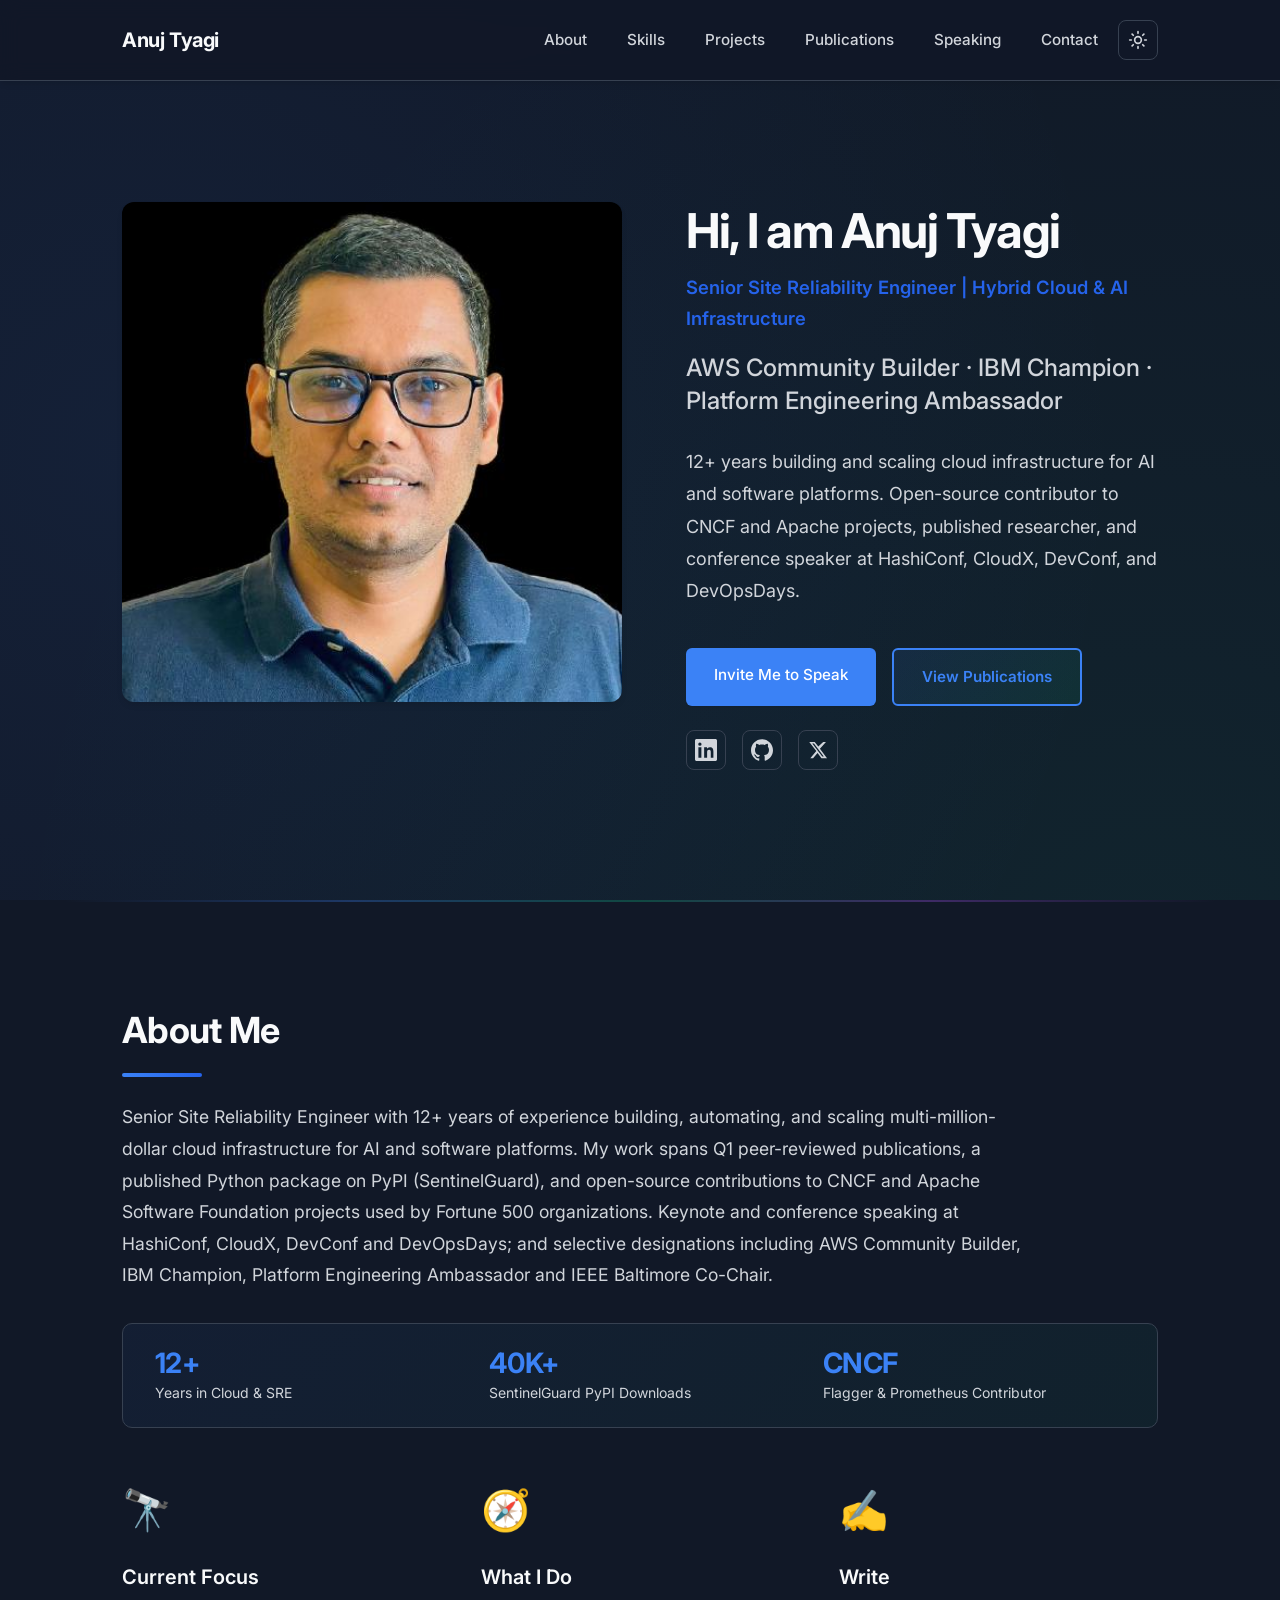
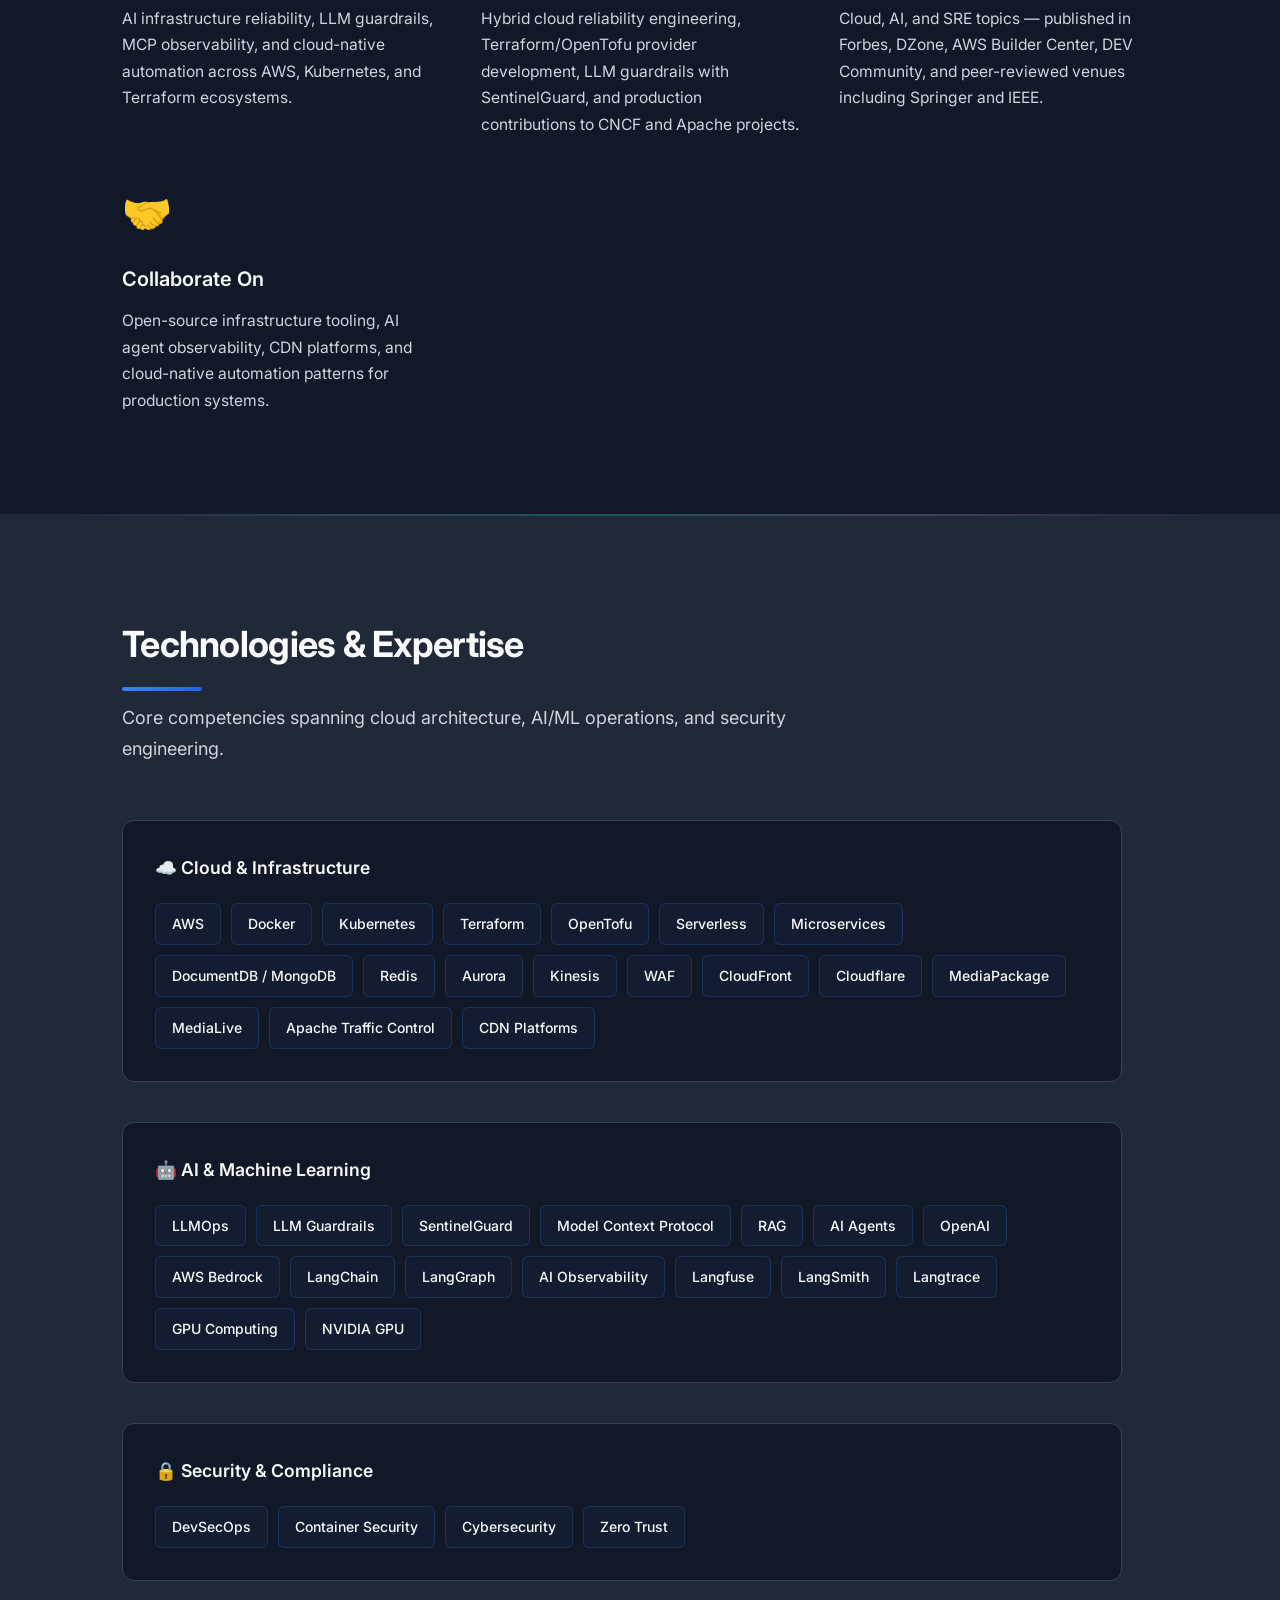
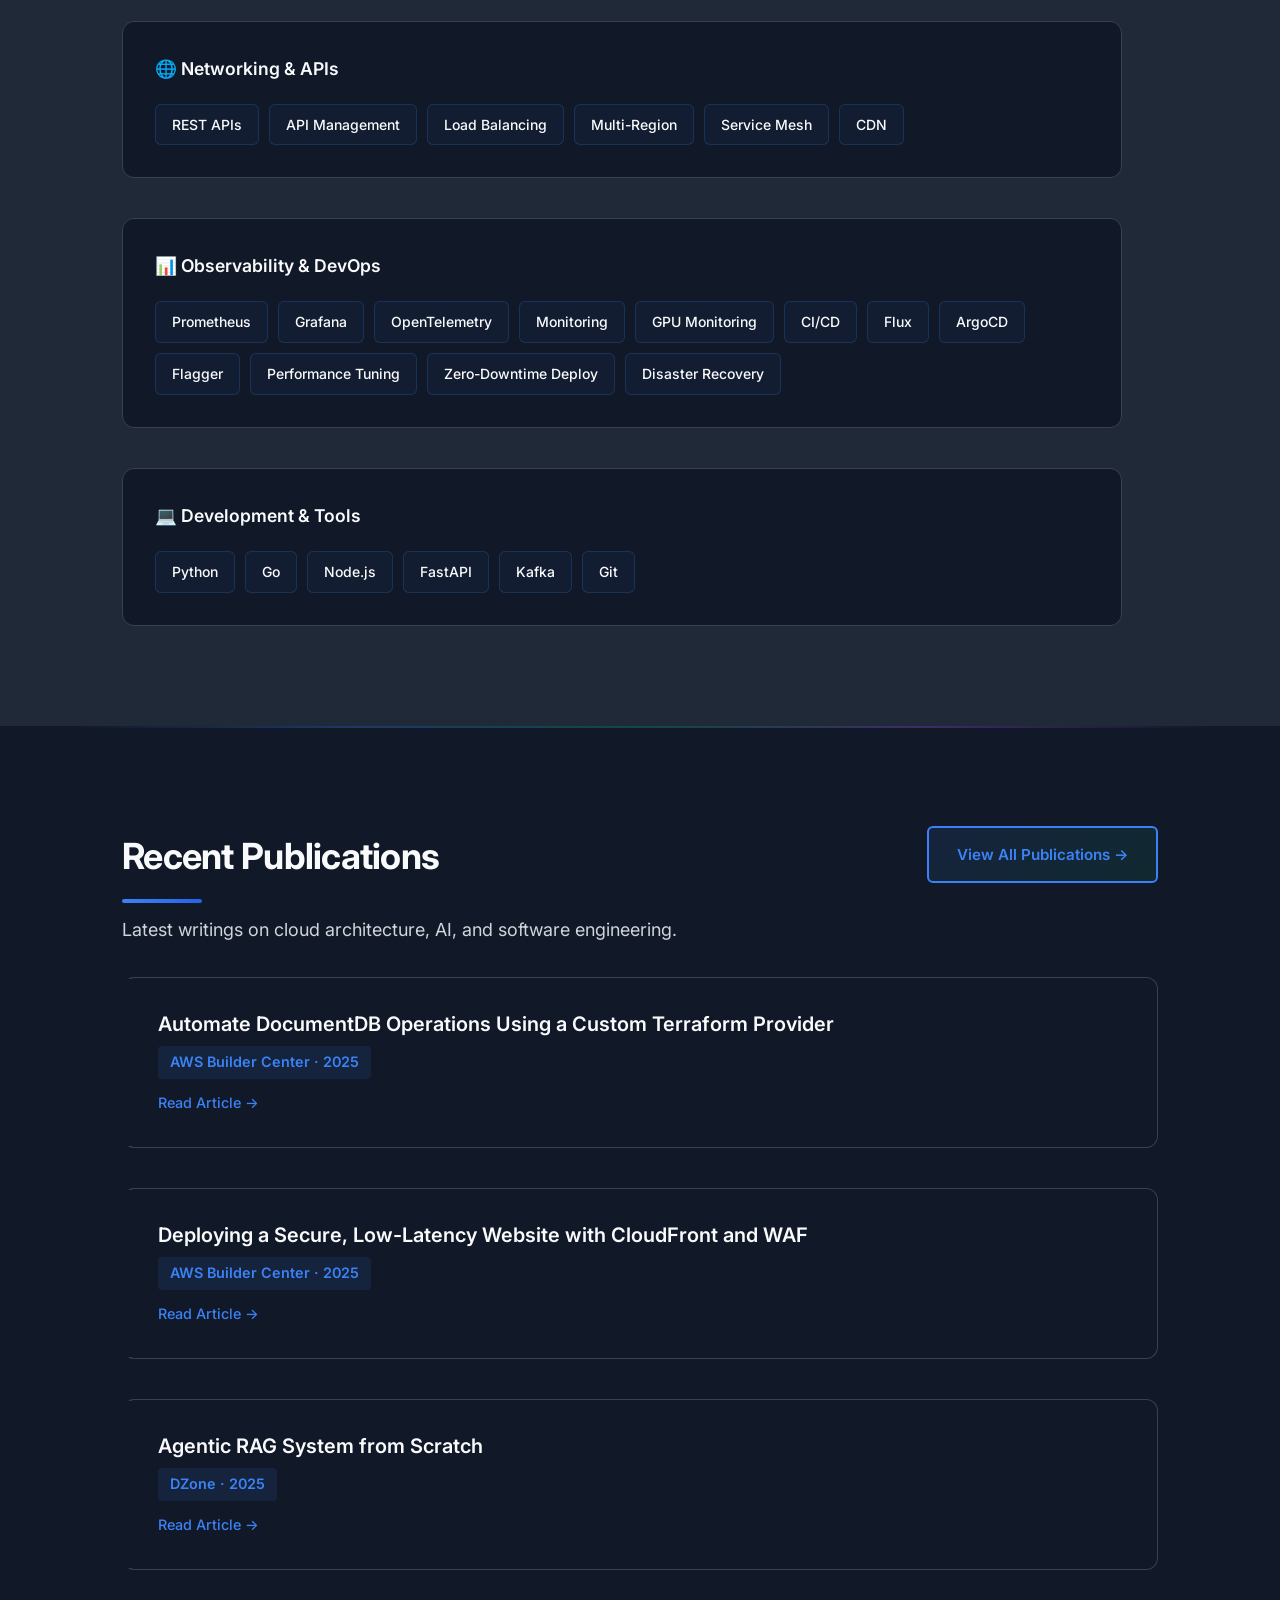
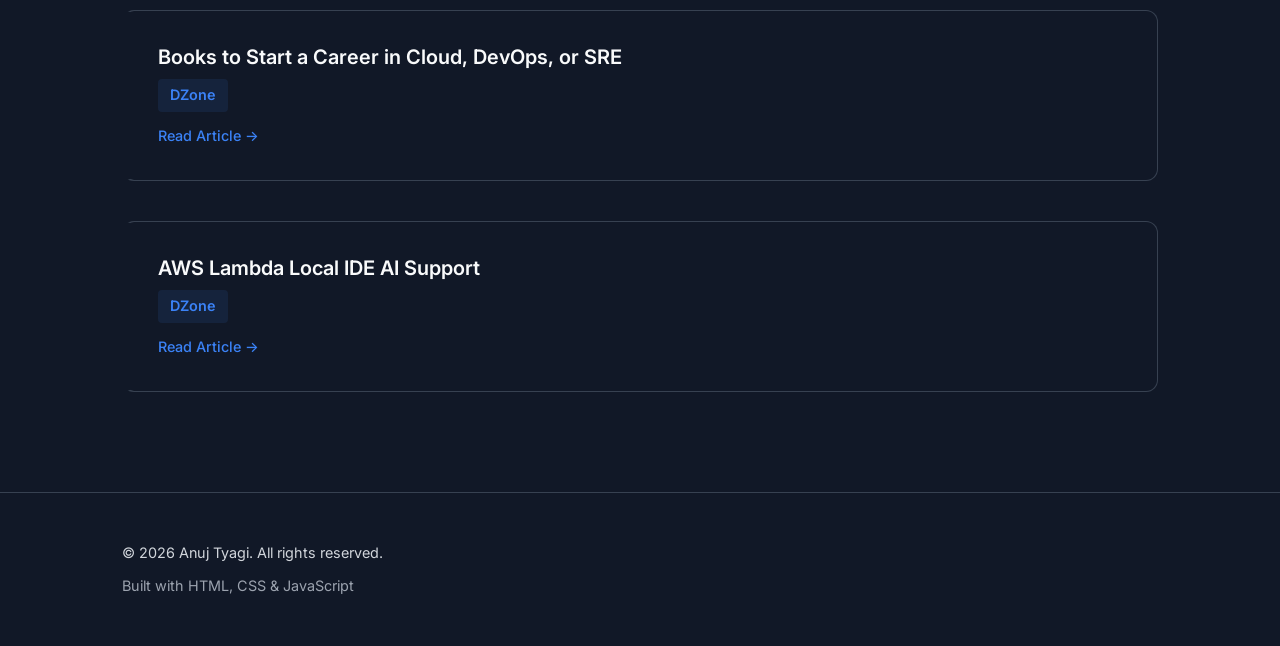
==== commit ea617f8e: "fix pages" ====
--- a/index.html
+++ b/index.html
@@ -26,17 +26,20 @@
     <link rel="preconnect" href="https://fonts.gstatic.com" crossorigin>
     <link href="https://fonts.googleapis.com/css2?family=Inter:wght@400;500;600;700&display=swap" rel="stylesheet">
     <link rel="stylesheet" href="styles.css">
+    <script>
+        (function () {
+            var theme = localStorage.getItem('theme');
+            document.documentElement.setAttribute('data-theme', theme === 'light' ? 'light' : 'dark');
+        })();
+    </script>
+
 </head>
 <body>
     <nav class="navbar">
         <div class="container">
             <div class="nav-brand">Anuj Tyagi</div>
-            <button class="nav-toggle" id="navToggle" aria-label="Toggle navigation">
-                <span></span>
-                <span></span>
-                <span></span>
-            </button>
-            <ul class="nav-menu" id="navMenu">
+            <div class="nav-right">
+<ul class="nav-menu" id="navMenu">
                 <li><a href="#about">About</a></li>
                 <li><a href="#skills">Skills</a></li>
                 <li><a href="projects.html">Projects</a></li>
@@ -44,6 +47,16 @@
                 <li><a href="speaking.html">Speaking</a></li>
                 <li><a href="contact.html">Contact</a></li>
             </ul>
+                    <button class="theme-toggle" id="themeToggle" type="button" aria-label="Switch to light mode">
+                        <svg class="icon-sun" xmlns="http://www.w3.org/2000/svg" width="20" height="20" viewBox="0 0 24 24" fill="none" stroke="currentColor" stroke-width="2" stroke-linecap="round" stroke-linejoin="round" aria-hidden="true"><circle cx="12" cy="12" r="4"></circle><path d="M12 2v2M12 20v2M4.93 4.93l1.41 1.41M17.66 17.66l1.41 1.41M2 12h2M20 12h2M4.93 19.07l1.41-1.41M17.66 6.34l1.41-1.41"></path></svg>
+                        <svg class="icon-moon" xmlns="http://www.w3.org/2000/svg" width="20" height="20" viewBox="0 0 24 24" fill="none" stroke="currentColor" stroke-width="2" stroke-linecap="round" stroke-linejoin="round" aria-hidden="true"><path d="M21 14.5A8.5 8.5 0 1 1 9.5 3a7 7 0 0 0 11.5 11.5z"></path></svg>
+                    </button>
+<button class="nav-toggle" id="navToggle" aria-label="Toggle navigation">
+                <span></span>
+                <span></span>
+                <span></span>
+            </button>
+            </div>
         </div>
     </nav>
 
--- a/styles.css
+++ b/styles.css
@@ -1,30 +1,30 @@
-/* CSS Variables */
-:root {
+/* CSS Variables — dark theme by default */
+:root,
+[data-theme="dark"] {
     --primary-color: #3b82f6;
     --secondary-color: #2563eb;
     --accent-color: #60a5fa;
+    --text-primary: #f9fafb;
+    --text-secondary: #d1d5db;
+    --text-light: #9ca3af;
+    --background: #111827;
+    --background-alt: #1f2937;
+    --border-color: #374151;
+    --navbar-bg: rgba(17, 24, 39, 0.95);
+    --shadow: 0 1px 2px 0 rgba(0, 0, 0, 0.05);
+    --shadow-md: 0 4px 6px -1px rgba(0, 0, 0, 0.1);
+    --shadow-lg: 0 10px 15px -3px rgba(0, 0, 0, 0.1);
+    --transition: all 0.2s ease;
+}
+
+[data-theme="light"] {
     --text-primary: #1f2937;
     --text-secondary: #6b7280;
     --text-light: #9ca3af;
     --background: #ffffff;
     --background-alt: #fafafa;
     --border-color: #e5e7eb;
-    --shadow: 0 1px 2px 0 rgba(0, 0, 0, 0.05);
-    --shadow-md: 0 4px 6px -1px rgba(0, 0, 0, 0.1);
-    --shadow-lg: 0 10px 15px -3px rgba(0, 0, 0, 0.1);
-    --transition: all 0.2s ease;
-}
-
-/* Dark mode support */
-@media (prefers-color-scheme: dark) {
-    :root {
-        --text-primary: #f9fafb;
-        --text-secondary: #d1d5db;
-        --text-light: #9ca3af;
-        --background: #111827;
-        --background-alt: #1f2937;
-        --border-color: #374151;
-    }
+    --navbar-bg: rgba(255, 255, 255, 0.95);
 }
 
 /* Reset & Base Styles */
@@ -59,19 +59,13 @@
     position: fixed;
     top: 0;
     width: 100%;
-    background-color: rgba(255, 255, 255, 0.95);
+    background-color: var(--navbar-bg);
     backdrop-filter: blur(10px);
     border-bottom: 1px solid var(--border-color);
     z-index: 1000;
     padding: 1.25rem 0;
 }
 
-@media (prefers-color-scheme: dark) {
-    .navbar {
-        background-color: rgba(17, 24, 39, 0.95);
-    }
-}
-
 .navbar .container {
     display: flex;
     justify-content: space-between;
@@ -83,6 +77,12 @@
     font-weight: 700;
     color: var(--text-primary);
     letter-spacing: -0.02em;
+}
+
+.nav-right {
+    display: flex;
+    align-items: center;
+    gap: 1.25rem;
 }
 
 .nav-menu {
@@ -117,6 +117,40 @@
 
 .nav-menu a:hover::after {
     width: 100%;
+}
+
+.theme-toggle {
+    display: inline-flex;
+    align-items: center;
+    justify-content: center;
+    width: 40px;
+    height: 40px;
+    border-radius: 8px;
+    border: 1px solid var(--border-color);
+    background: transparent;
+    color: var(--text-secondary);
+    cursor: pointer;
+    transition: var(--transition);
+    flex-shrink: 0;
+}
+
+.theme-toggle:hover {
+    color: var(--primary-color);
+    border-color: var(--primary-color);
+    background: rgba(59, 130, 246, 0.08);
+}
+
+.theme-toggle .icon-sun,
+.theme-toggle .icon-moon {
+    display: none;
+}
+
+[data-theme="dark"] .theme-toggle .icon-sun {
+    display: block;
+}
+
+[data-theme="light"] .theme-toggle .icon-moon {
+    display: block;
 }
 
 .nav-toggle {
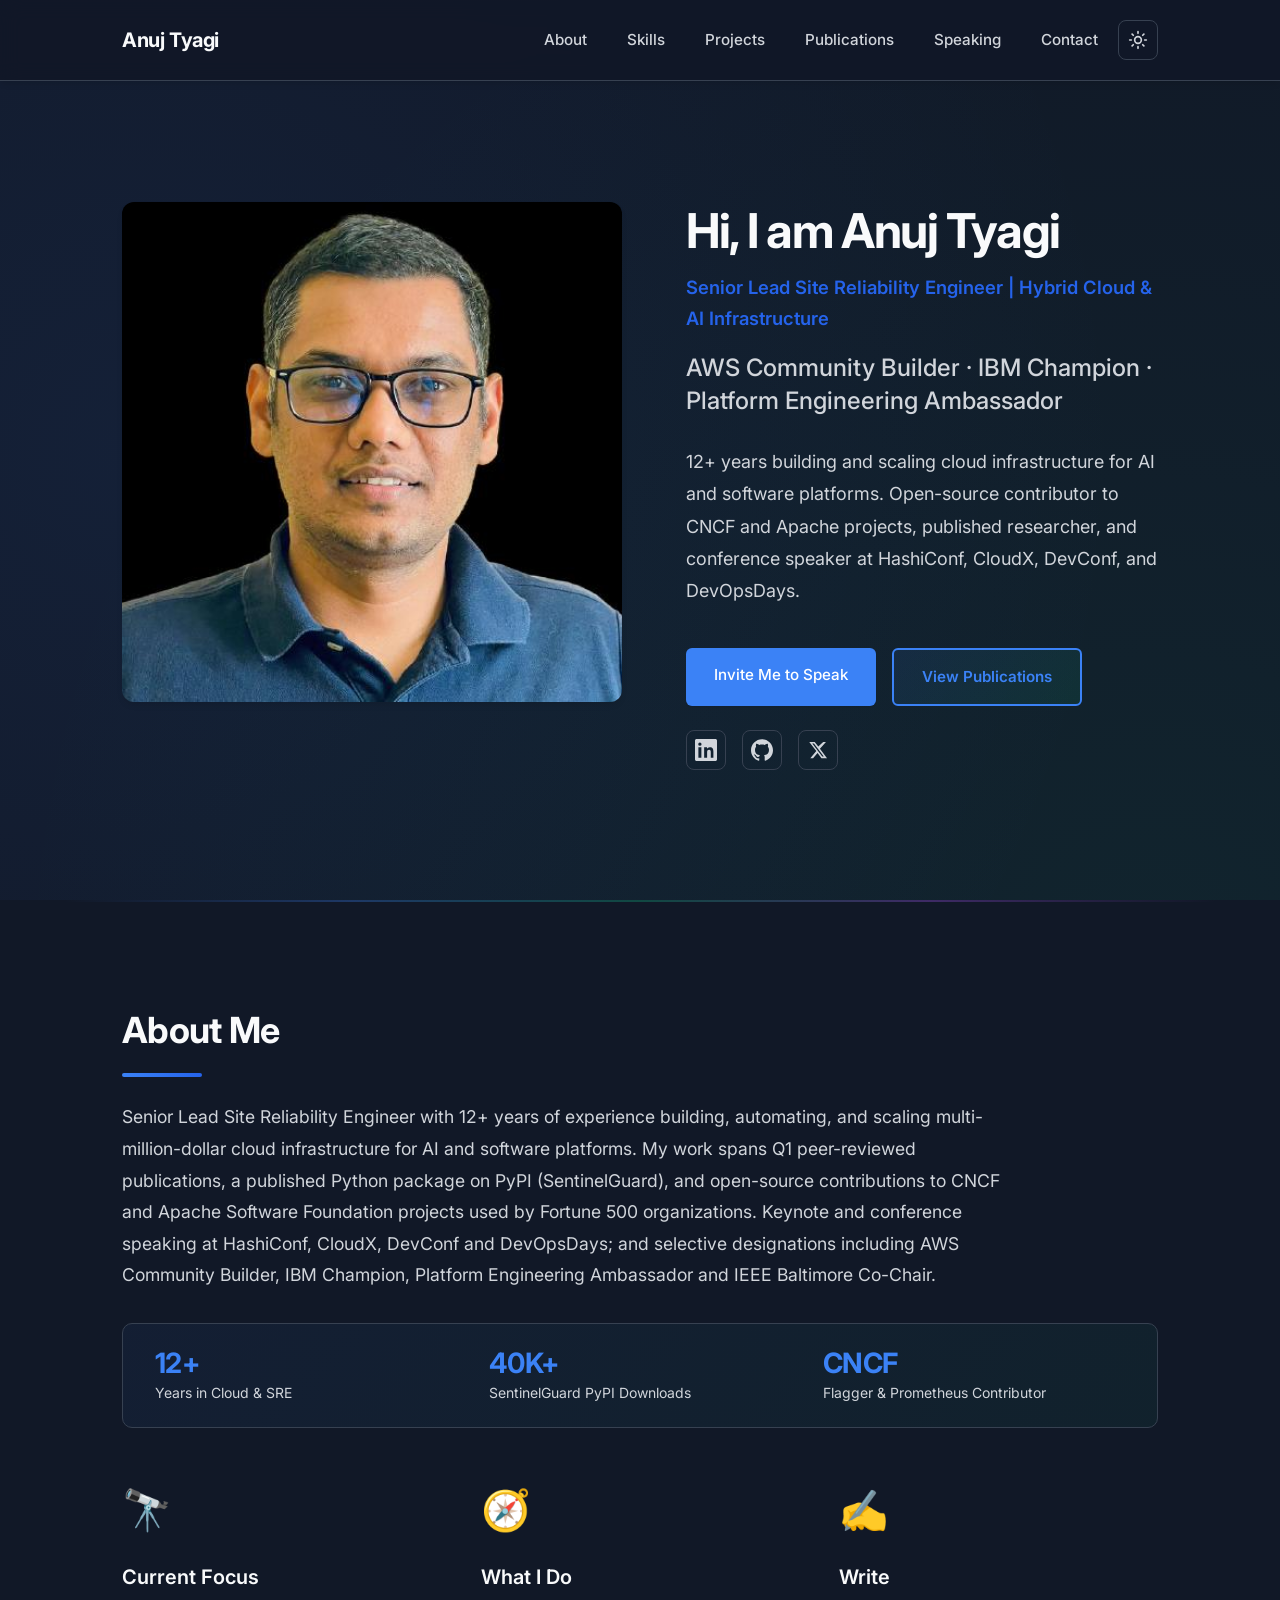
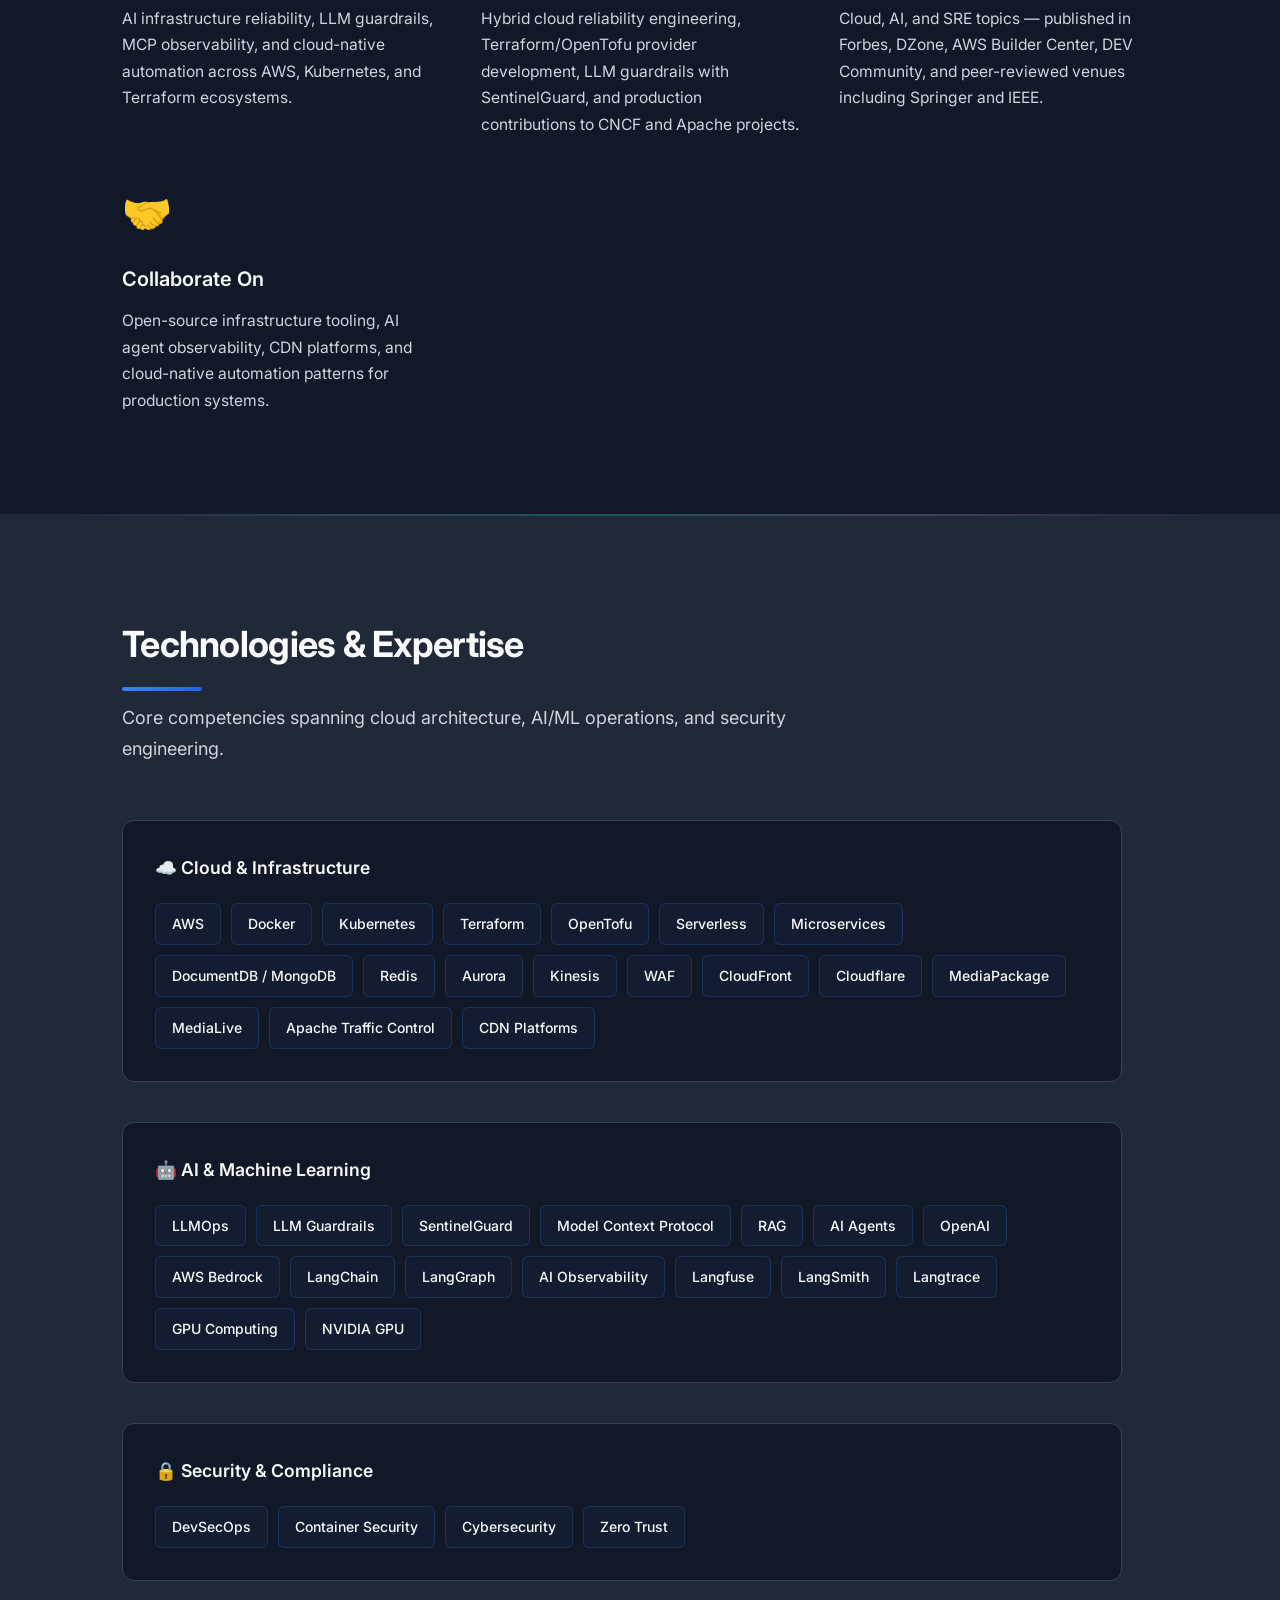
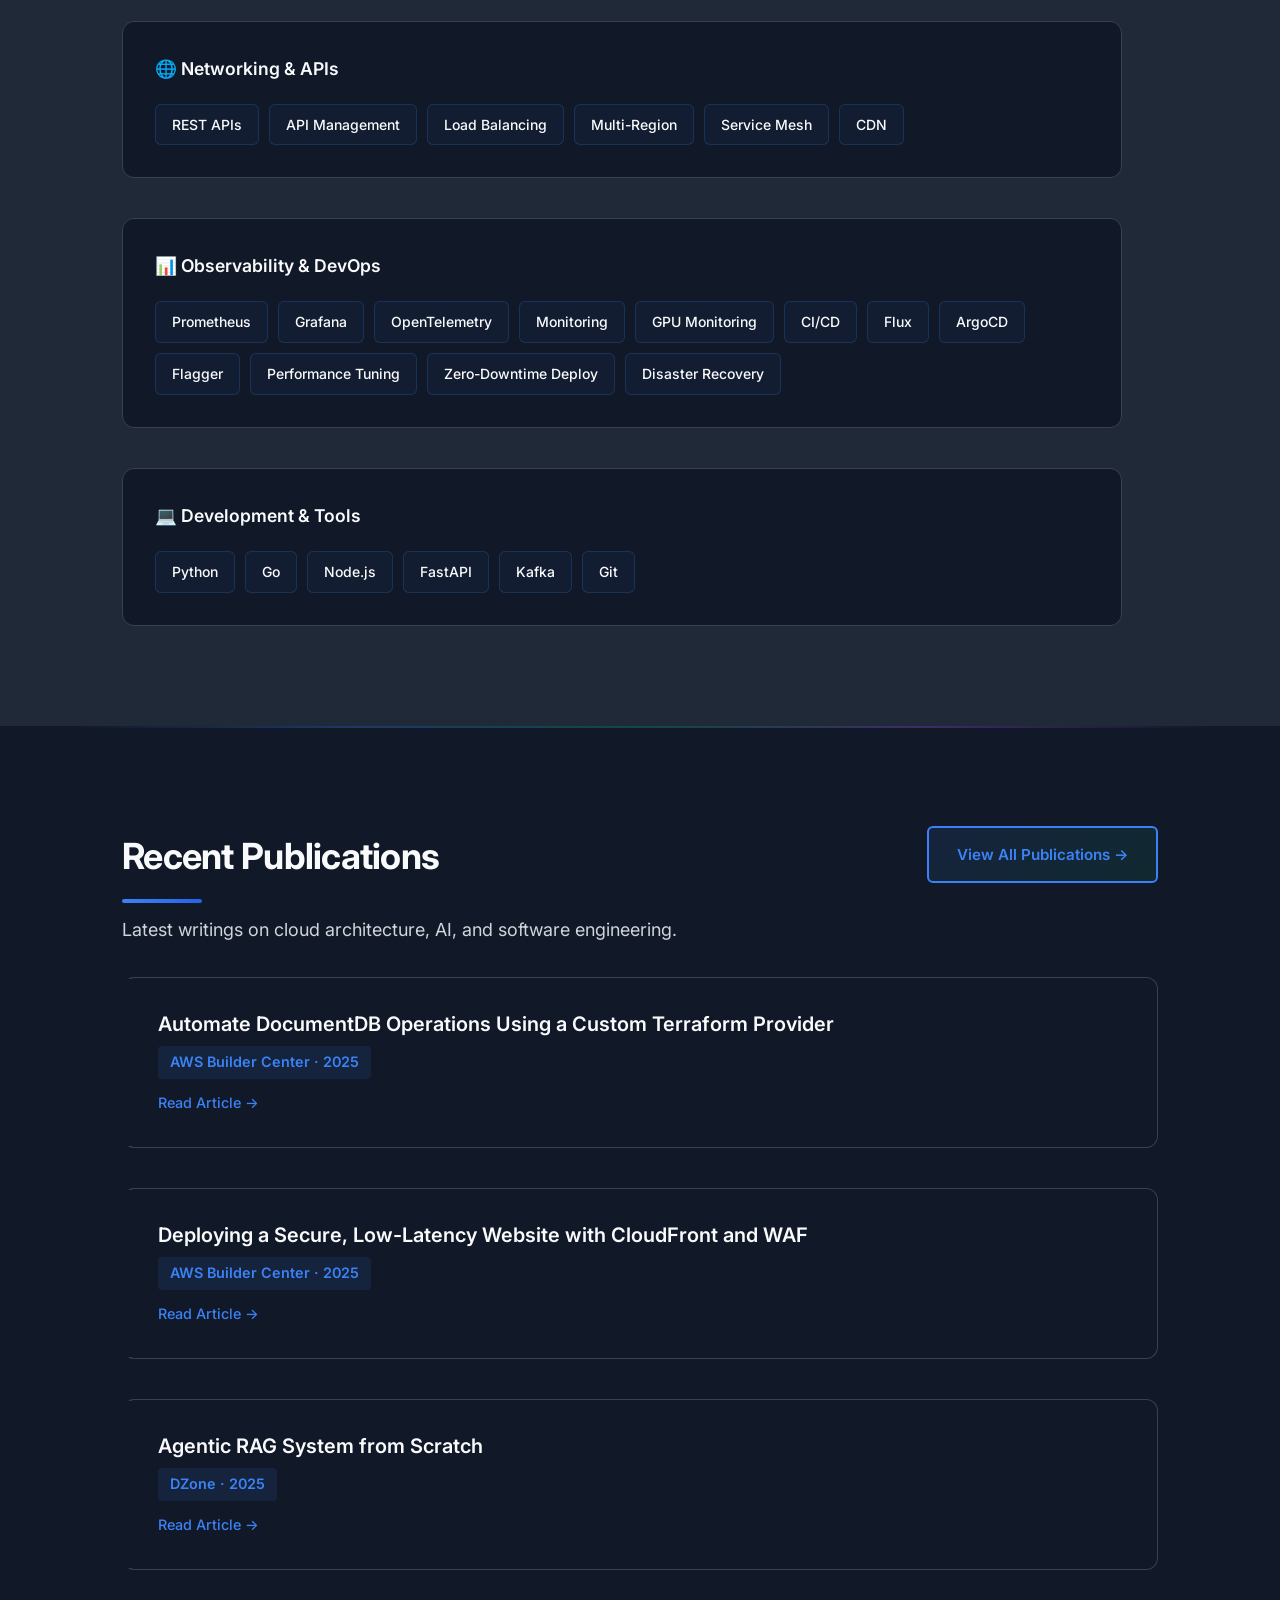
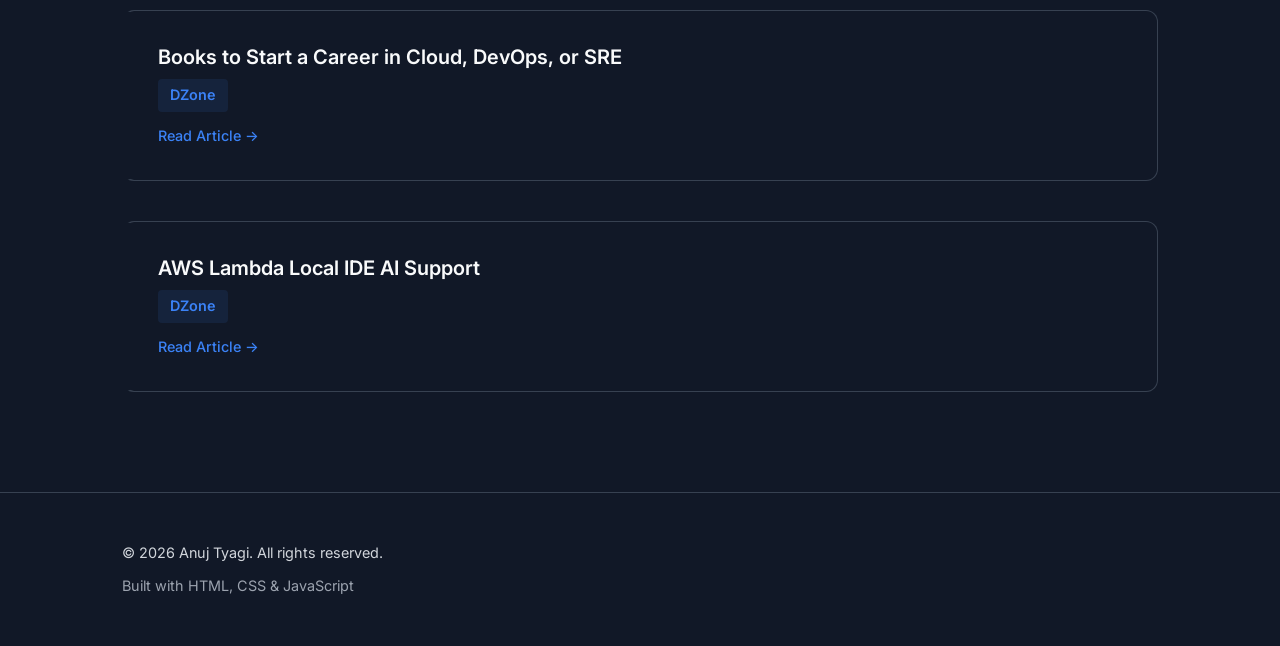
==== commit 5524f525: "fix" ====
--- a/index.html
+++ b/index.html
@@ -3,15 +3,15 @@
 <head>
     <meta charset="UTF-8">
     <meta name="viewport" content="width=device-width, initial-scale=1.0">
-    <meta name="description" content="Anuj Tyagi is a Senior Site Reliability Engineer specializing in Cloud & AI Infrastructure, open-source, and technical speaking.">
-    <title>Anuj Tyagi | Senior Site Reliability Engineer – Hybrid Cloud & AI Infrastructure</title>
+    <meta name="description" content="Anuj Tyagi is a Senior Lead Site Reliability Engineer specializing in Cloud & AI Infrastructure, open-source, and technical speaking.">
+    <title>Anuj Tyagi | Senior Lead Site Reliability Engineer – Hybrid Cloud & AI Infrastructure</title>
     <script type="application/ld+json">
     {
         "@context": "https://schema.org",
         "@type": "Person",
         "name": "Anuj Tyagi",
-        "jobTitle": "Senior Site Reliability Engineer | Hybrid Cloud & AI Infrastructure",
-        "description": "Senior Site Reliability Engineer with 12+ years of experience building and scaling cloud infrastructure for AI and software platforms.",
+        "jobTitle": "Senior Lead Site Reliability Engineer | Hybrid Cloud & AI Infrastructure",
+        "description": "Senior Lead Site Reliability Engineer with 12+ years of experience building and scaling cloud infrastructure for AI and software platforms.",
         "url": "https://tyagian.github.io/anuj-tyagi",
         "sameAs": [
             "https://linkedin.com/in/anujtyagi1",
@@ -69,7 +69,7 @@
                 <div class="hero-text">
                     <h1>Hi, I am <span class="highlight">Anuj Tyagi</span></h1>
                     <div class="gde-credential" style="display: flex; align-items: center; gap: 1rem; margin-bottom: 1rem;">
-                        <span style="font-size: 1.15rem; font-weight: 600; color: #2563eb;">Senior Site Reliability Engineer | Hybrid Cloud &amp; AI Infrastructure</span>
+                        <span style="font-size: 1.15rem; font-weight: 600; color: #2563eb;">Senior Lead Site Reliability Engineer | Hybrid Cloud &amp; AI Infrastructure</span>
                     </div>
                     <h2 class="subtitle">AWS Community Builder · IBM Champion · Platform Engineering Ambassador</h2>
                     <p class="intro">
@@ -101,7 +101,7 @@
         <div class="container">
             <h2 class="section-title">About Me</h2>
             <p class="about-intro">
-                Senior Site Reliability Engineer with 12+ years of experience building, automating, and scaling
+                Senior Lead Site Reliability Engineer with 12+ years of experience building, automating, and scaling
                 multi-million-dollar cloud infrastructure for AI and software platforms. My work spans Q1 peer-reviewed
                 publications, a published Python package on PyPI (SentinelGuard), and open-source contributions to CNCF
                 and Apache Software Foundation projects used by Fortune 500 organizations. Keynote and conference speaking at
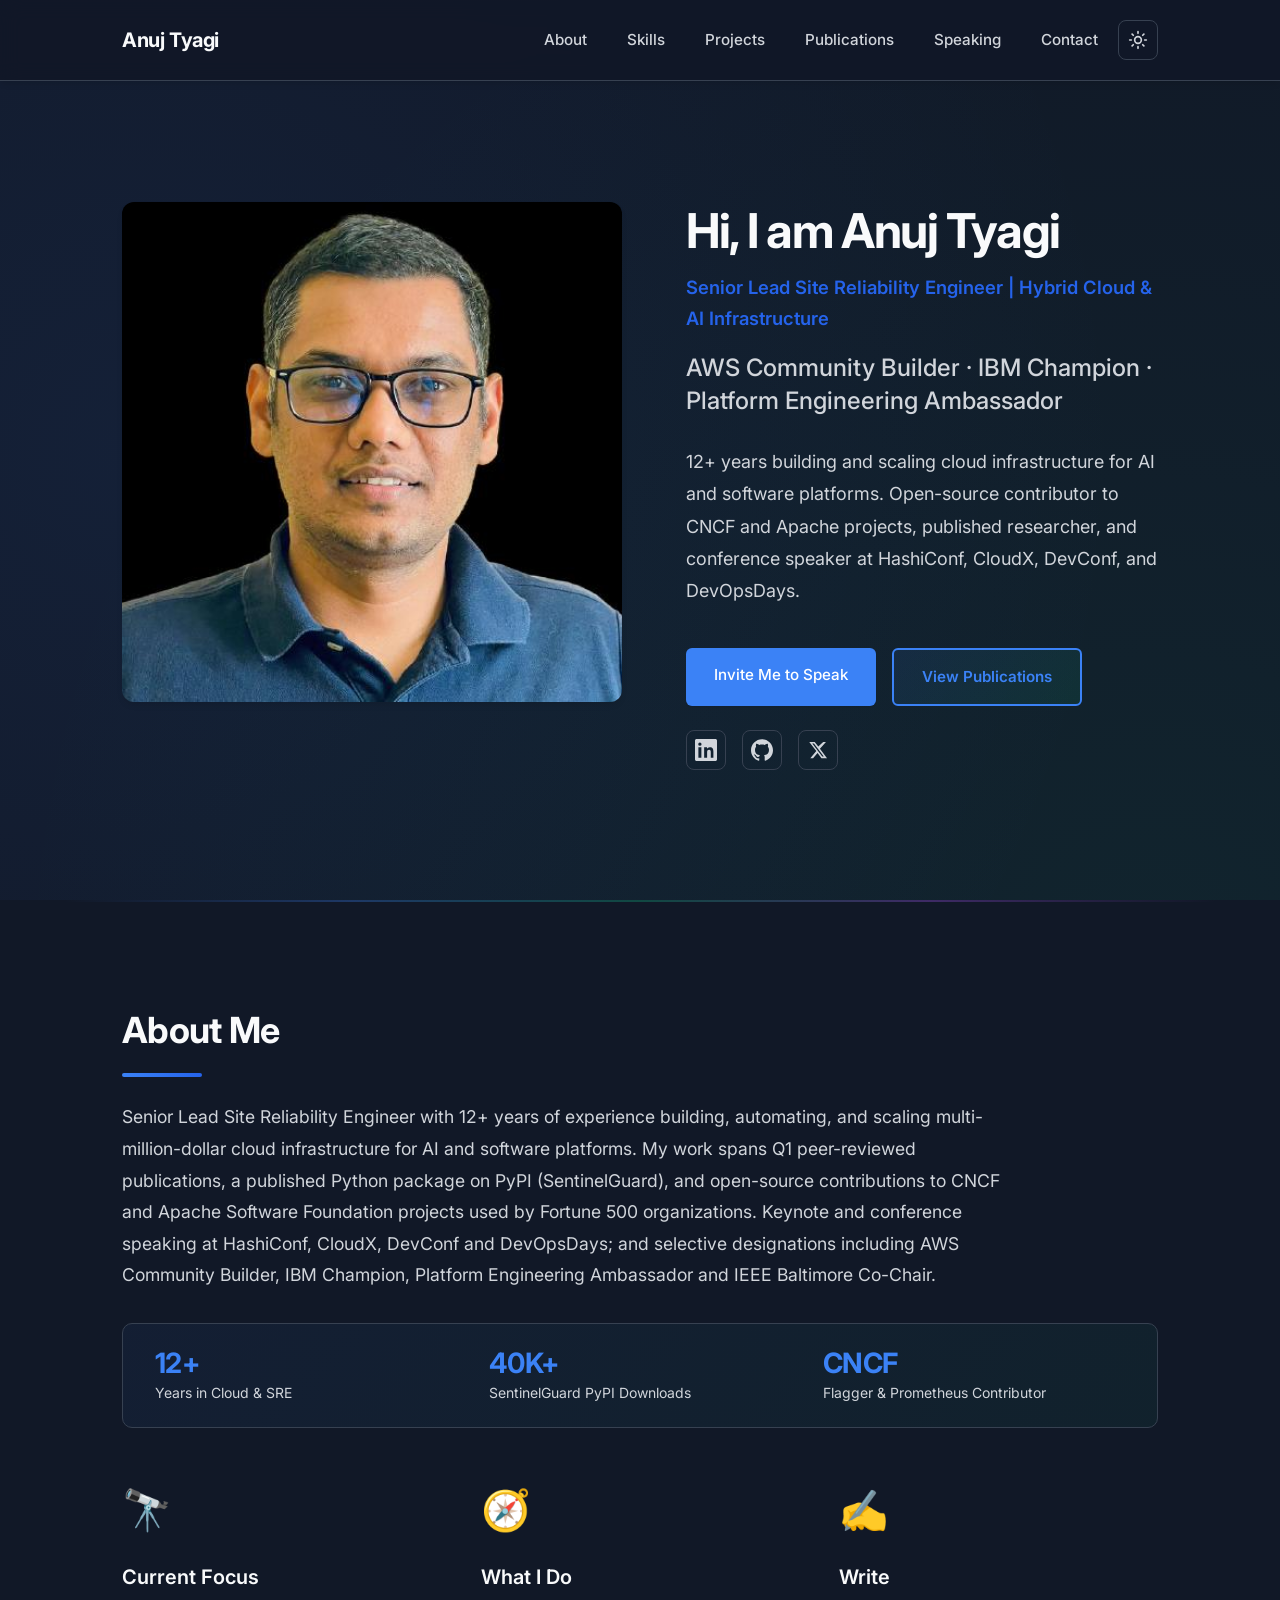
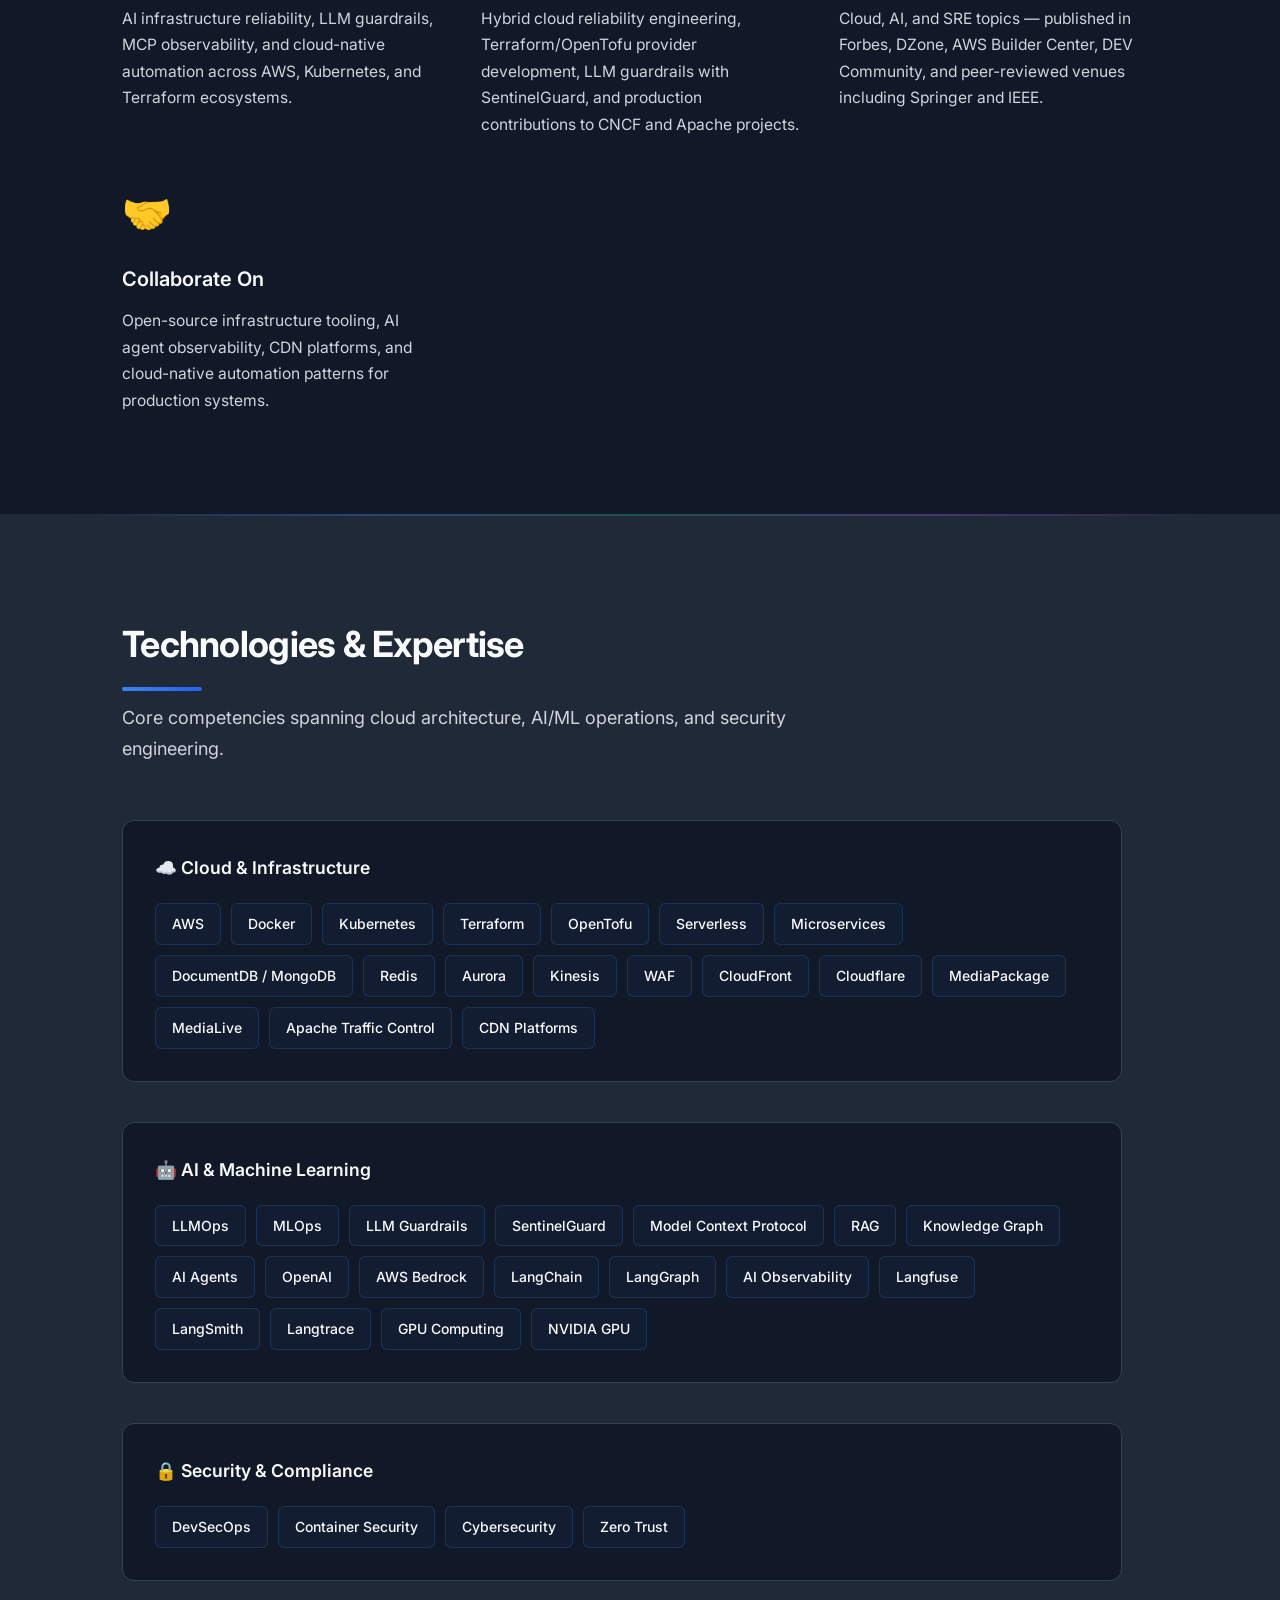
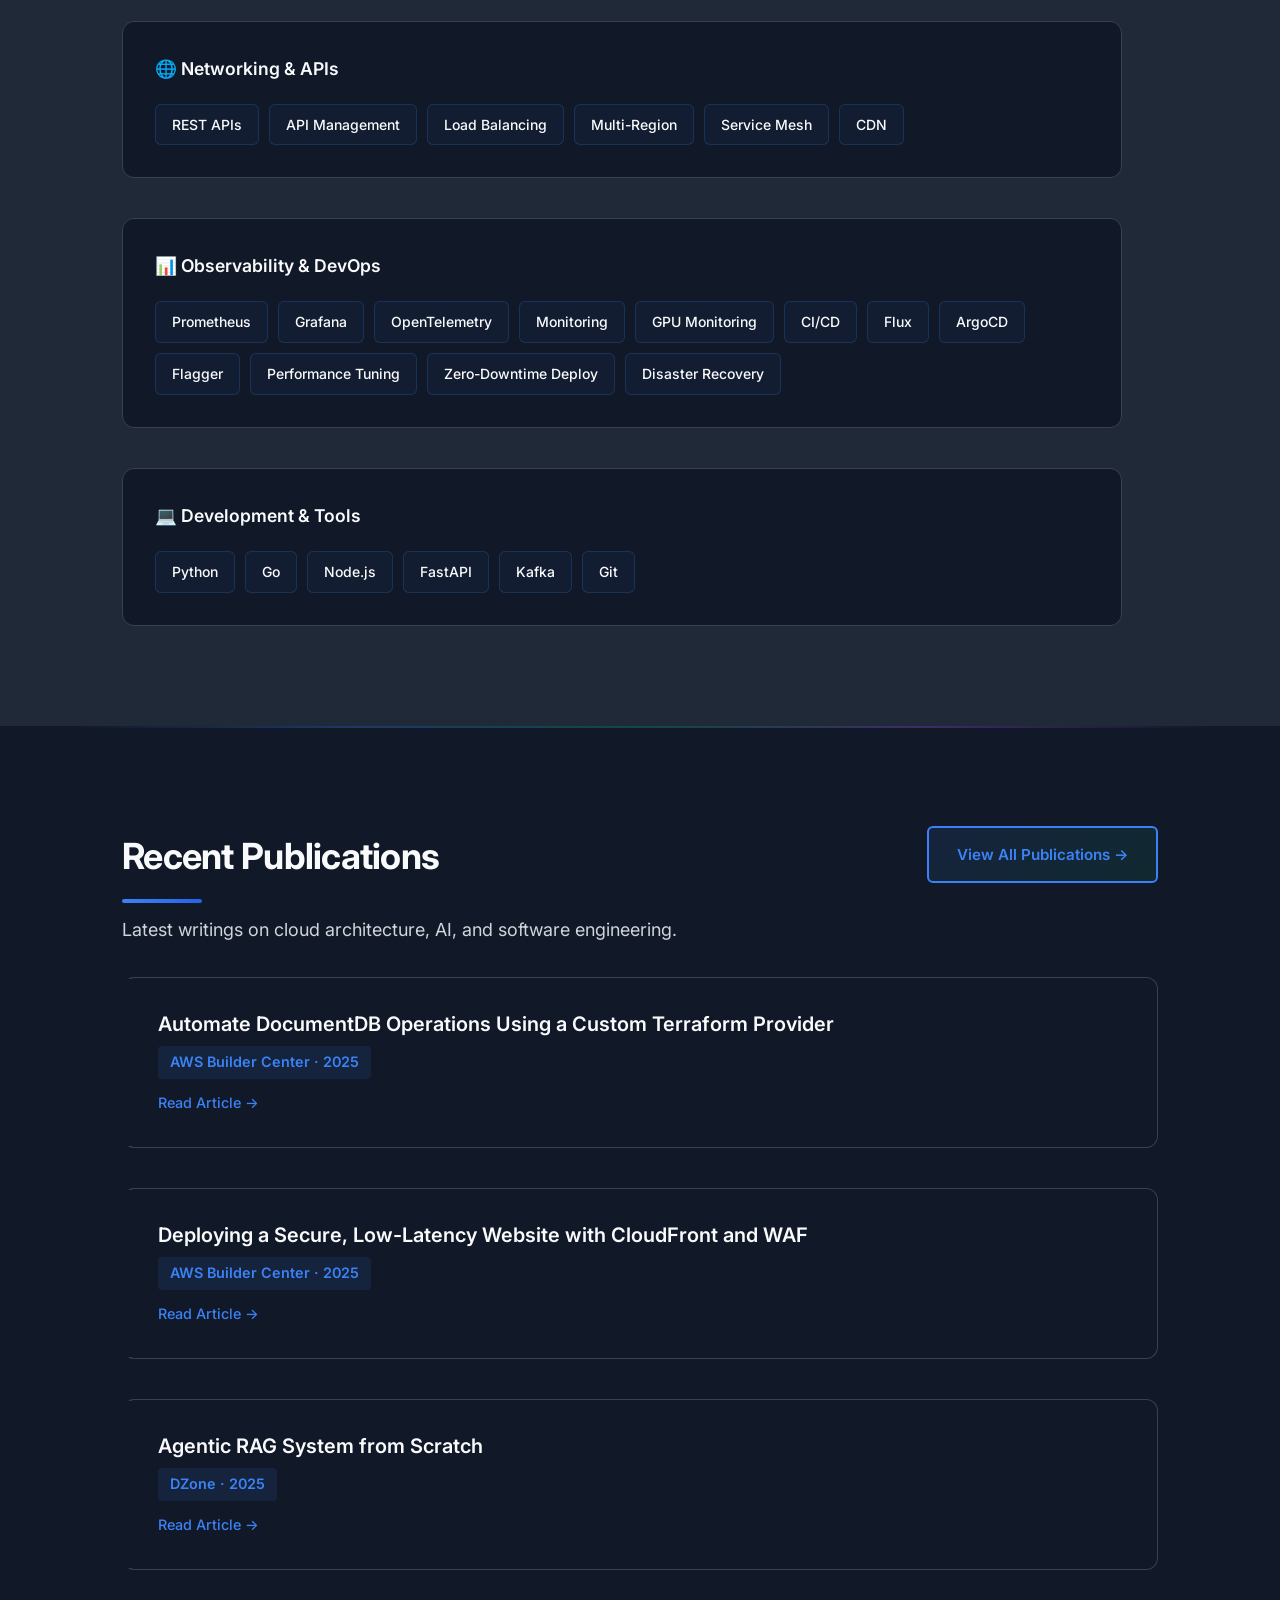
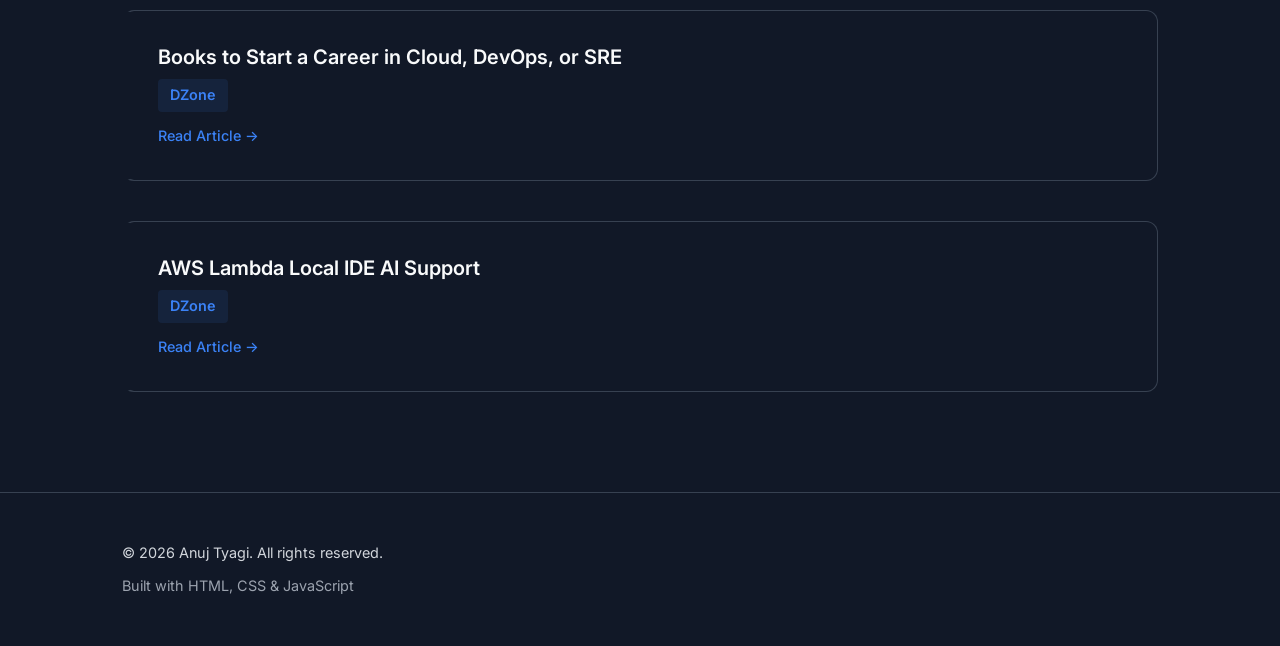
==== commit ed25e012: "fix" ====
--- a/index.html
+++ b/index.html
@@ -194,10 +194,12 @@
                     <h3 class="skill-category-title">🤖 AI &amp; Machine Learning</h3>
                     <div class="skills-grid">
                         <div class="skill-tag">LLMOps</div>
+                        <div class="skill-tag">MLOps</div>
                         <div class="skill-tag">LLM Guardrails</div>
                         <div class="skill-tag">SentinelGuard</div>
                         <div class="skill-tag">Model Context Protocol</div>
                         <div class="skill-tag">RAG</div>
+                        <div class="skill-tag">Knowledge Graph</div>
                         <div class="skill-tag">AI Agents</div>
                         <div class="skill-tag">OpenAI</div>
                         <div class="skill-tag">AWS Bedrock</div>
